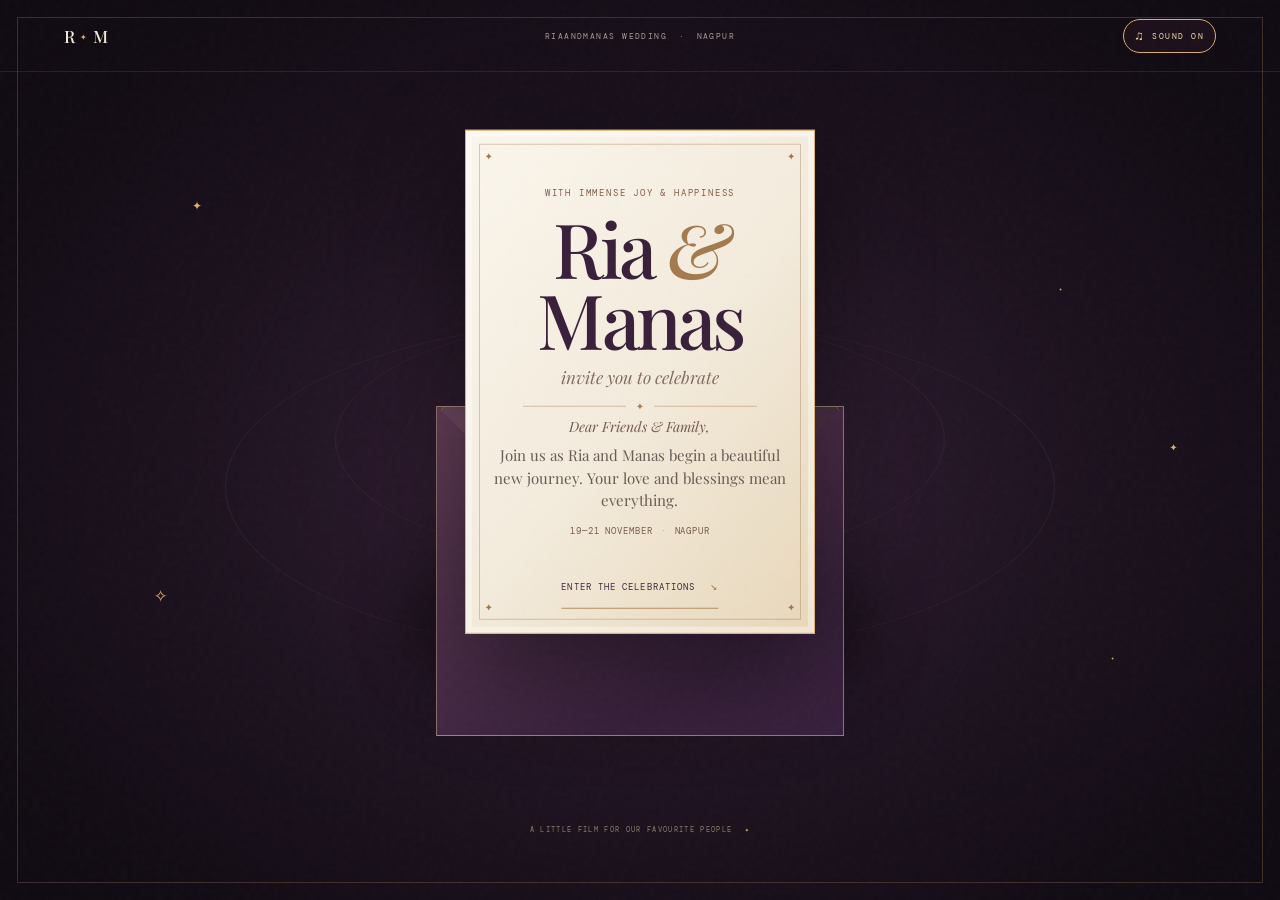
==== index.html @ 89c65015 "Improve invitation cover typography and music autoplay" ====
<!doctype html>
<html lang="en">
<head>
  <meta charset="utf-8">
  <meta name="viewport" content="width=device-width, initial-scale=1, viewport-fit=cover">
  <meta name="theme-color" content="#190f19">
  <meta name="description" content="RiaAndManas Wedding — an invitation to celebrate Ria and Manas in Nagpur, 19–21 November.">
  <meta property="og:title" content="RiaAndManas Wedding">
  <meta property="og:description" content="Open the letter and step into a continuous wedding film for Ria and Manas in Nagpur.">
  <meta property="og:type" content="website">
  <meta property="og:url" content="https://riawedsmanas.github.io/wedding-invite/">
  <meta property="og:image" content="https://riawedsmanas.github.io/wedding-invite/assets/og/whatsapp-invitation.png">
  <meta property="og:image:secure_url" content="https://riawedsmanas.github.io/wedding-invite/assets/og/whatsapp-invitation.png">
  <meta property="og:image:type" content="image/png">
  <meta property="og:image:width" content="1200">
  <meta property="og:image:height" content="630">
  <meta property="og:image:alt" content="Closed ivory wedding invitation envelope sealed with a burgundy RM monogram.">
  <meta name="twitter:card" content="summary_large_image">
  <meta name="twitter:title" content="RiaAndManas Wedding">
  <meta name="twitter:description" content="Open the letter and celebrate Ria and Manas in Nagpur.">
  <meta name="twitter:image" content="https://riawedsmanas.github.io/wedding-invite/assets/og/whatsapp-invitation.png">
  <title>RiaAndManas Wedding</title>
  <link rel="icon" href="assets/lotus.svg" type="image/svg+xml">
  <link rel="stylesheet" href="styles.css">
  <script src="script.js" defer></script>
</head>
<body>
  <div class="grain" aria-hidden="true"></div>
  <svg class="film-filter-defs" aria-hidden="true" focusable="false">
    <filter id="animated-film" color-interpolation-filters="sRGB" x="-2%" y="-2%" width="104%" height="104%">
      <feColorMatrix in="SourceGraphic" type="saturate" values="1.1" result="rich" />
      <feGaussianBlur in="rich" stdDeviation=".4" result="soft" />
      <feComponentTransfer in="soft" result="poster">
        <feFuncR type="discrete" tableValues="0 .18 .36 .54 .72 .9 1" />
        <feFuncG type="discrete" tableValues="0 .18 .36 .54 .72 .9 1" />
        <feFuncB type="discrete" tableValues="0 .18 .36 .54 .72 .9 1" />
      </feComponentTransfer>
      <feConvolveMatrix in="poster" order="3" kernelMatrix="0 -.1 0 -.1 1.4 -.1 0 -.1 0" preserveAlpha="true" edgeMode="duplicate" />
    </filter>
  </svg>

  <header class="masthead">
    <a class="monogram" href="#cover" aria-label="Ria and Manas invitation cover">R<span>✦</span>M</a>
    <p class="masthead-label">RIAANDMANAS WEDDING <span>·</span> NAGPUR</p>
    <button class="sound-toggle" id="sound-toggle" type="button" aria-label="Turn music on" hidden>
      <span class="sound-icon" aria-hidden="true">♫</span><span id="sound-label">SOUND OFF</span>
    </button>
  </header>

  <main>
    <section class="cover" id="cover" aria-labelledby="cover-title">
      <div class="cover-orbit cover-orbit--one" aria-hidden="true"></div>
      <div class="cover-orbit cover-orbit--two" aria-hidden="true"></div>
      <div class="cover-stars" aria-hidden="true"><i>✦</i><i>·</i><i>✧</i><i>·</i><i>✦</i></div>
      <p class="cover-overline">AN INVITATION FOR YOU</p>

      <div class="envelope-scene" id="envelope-scene">
        <div class="envelope-shadow" aria-hidden="true"></div>
        <article class="letter-paper" id="letter-paper" aria-label="Wedding invitation letter">
          <div class="letter-corner letter-corner--tl" aria-hidden="true">✦</div>
          <div class="letter-corner letter-corner--tr" aria-hidden="true">✦</div>
          <div class="letter-corner letter-corner--bl" aria-hidden="true">✦</div>
          <div class="letter-corner letter-corner--br" aria-hidden="true">✦</div>
          <p class="letter-label">WITH IMMENSE JOY &amp; HAPPINESS</p>
          <h1 id="cover-title">Ria <i>&amp;</i><br>Manas</h1>
          <p class="letter-subtitle">invite you to celebrate</p>
          <div class="letter-rule" aria-hidden="true"><span>✦</span></div>
          <p class="letter-to" id="guest-greeting">Dear Friends &amp; Family,</p>
          <p class="letter-copy">Join us as Ria and Manas begin a beautiful new journey. Your love and blessings mean everything.</p>
          <p class="letter-date">19—21 NOVEMBER <span>·</span> NAGPUR</p>
          <button class="letter-continue" id="begin-journey" type="button">
            ENTER THE CELEBRATIONS <span aria-hidden="true">↘</span>
          </button>
        </article>

        <div class="envelope" id="envelope" aria-hidden="true">
          <div class="envelope-back"></div>
          <div class="envelope-pocket"></div>
          <div class="envelope-flap"></div>
          <div class="envelope-seal"><span>R</span><i>✦</i><span>M</span></div>
        </div>
      </div>

      <button class="open-invite" id="open-invite" type="button" aria-expanded="false" aria-controls="letter-paper">
        <span class="open-icon" aria-hidden="true">↗</span>
        <span><strong>Open your invitation</strong><small>The letter opens automatically</small></span>
      </button>
      <p class="cover-footnote">A LITTLE FILM FOR OUR FAVOURITE PEOPLE <span>✦</span></p>
    </section>

    <section class="journey-intro" id="journey-intro" hidden aria-labelledby="journey-title">
      <div class="journey-intro-mark" aria-hidden="true">✦</div>
      <p class="eyebrow">THREE DAYS <span>·</span> CELEBRATION FILMS <span>·</span> ONE BEAUTIFUL BEGINNING</p>
      <h2 id="journey-title">Let the celebrations<br>unfold.</h2>
      <p class="journey-intro-copy">Each moment has a little story of its own.<br>Stay with us; the celebrations flow on.</p>
      <button class="start-story" id="start-story" type="button">BEGIN THE STORY <span aria-hidden="true">↓</span></button>
      <div class="journey-intro-line" aria-hidden="true"></div>
      <p class="journey-intro-small"><span id="film-count-label">FIVE FILMS</span> <span>·</span> ONE CONTINUOUS CELEBRATION <span>✦</span></p>
    </section>

    <div class="event-journey" id="event-journey" hidden>
      <div class="story-progress" aria-hidden="true"><span id="story-progress-fill"></span></div>
      <div class="story-counter" id="story-counter" aria-live="polite">01 <span>/</span> 05</div>
      <button class="journey-exit" type="button" data-exit aria-label="Return to the invitation letter">← <span>BACK TO LETTER</span></button>

      <section class="event-chapter is-active" id="janeu" data-event="janeu" data-index="0" aria-labelledby="janeu-title">
        <div class="chapter-art" style="--event-poster:url('assets/events/janeu.jpg')">
          <div class="film-backdrop" aria-hidden="true"></div>
          <video class="chapter-film" muted playsinline preload="none" poster="assets/events/janeu.jpg" aria-label="Full-frame cinematic video of a Janeu ceremony">
            <source src="assets/events/janeu.mp4" type="video/mp4">
          </video>
          <div class="art-shade" aria-hidden="true"></div>
          <div class="art-grain" aria-hidden="true"></div>
          <div class="art-light" aria-hidden="true"></div>
          <div class="event-effects event-effects--janeu" aria-hidden="true">
            <svg class="janeu-thread" viewBox="0 0 420 240" preserveAspectRatio="none">
              <path class="thread-shadow" d="M-20 162 C56 104 93 181 152 139 S258 102 318 143 S382 175 442 112" />
              <path class="thread-line" d="M-20 158 C56 100 93 177 152 135 S258 98 318 139 S382 171 442 108" />
              <path class="thread-highlight" d="M-20 154 C56 96 93 173 152 131 S258 94 318 135 S382 167 442 104" />
              <circle class="thread-glint" cx="151" cy="135" r="3"/><circle class="thread-glint thread-glint--two" cx="318" cy="139" r="2.5"/>
            </svg>
          </div>
          <div class="chapter-meta"><span>ACT 01</span><i>✦</i><span>19 NOVEMBER</span></div>
          <div class="intro-title">
            <p>A BLESSED BEGINNING</p>
            <h2 id="janeu-title">Janeu<br>Ceremony</h2>
            <span class="scene-status"><b></b> A MOMENT IS UNFOLDING</span>
          </div>
          <div class="film-progress" aria-hidden="true"><span></span></div>
          <button class="scene-skip" type="button" data-advance>NEXT EVENT <span aria-hidden="true">↗</span></button>
          <div class="frame-corner frame-corner--top" aria-hidden="true"></div>
          <div class="frame-corner frame-corner--bottom" aria-hidden="true"></div>
        </div>
        <div class="chapter-info">
          <div class="waiting-copy"><span class="waiting-orbit"><span>✦</span></span><p>THE MOMENT IS UNFOLDING</p></div>
          <div class="event-reveal" aria-hidden="true">
          <p class="info-index">A SACRED THREAD <span>·</span> A NEW CHAPTER</p>
          <h3>Janeu Ceremony</h3>
          <div class="event-details">
            <div><span>WHEN</span><strong>19th November<br>10:00 AM onwards</strong></div>
            <div><span>WHERE</span><strong>Rihayash<br>Rajnagar, Nagpur</strong></div>
          </div>
          <div class="info-actions">
            <a class="map-action" href="https://www.google.com/maps/search/?api=1&amp;query=Rihayash+Rajnagar+Nagpur" target="_blank" rel="noopener noreferrer">OPEN IN MAPS <span aria-hidden="true">↗</span></a>
            <button class="replay-action" type="button" data-replay>REPLAY SCENE <span aria-hidden="true">↻</span></button>
          </div>
          <button class="next-event" type="button" data-next="1"><span>UP NEXT</span> HALDI CARNIVAL <i aria-hidden="true">↓</i></button>
          </div>
          <span class="info-watermark" aria-hidden="true">01</span>
        </div>
      </section>

      <section class="event-chapter" id="sukhmani" data-event="sukhmani" data-index="1" aria-labelledby="sukhmani-title" hidden>
        <div class="chapter-art" style="--event-poster:url('assets/events/sukhmani-paath.png')">
          <div class="film-backdrop" aria-hidden="true"></div>
          <video class="chapter-film" muted playsinline preload="none" poster="assets/events/sukhmani-paath.png" aria-label="Animated cinematic video of a Sukhmani Sahib paath in a softly lit prayer hall">
            <source src="assets/events/sukhmani-paath.mp4" type="video/mp4">
          </video>
          <div class="art-shade" aria-hidden="true"></div><div class="art-grain" aria-hidden="true"></div><div class="art-light" aria-hidden="true"></div>
          <div class="event-effects event-effects--sukhmani" aria-hidden="true"><span class="prayer-glow prayer-glow--one"></span><span class="prayer-glow prayer-glow--two"></span><span class="prayer-petal prayer-petal--one">✿</span><span class="prayer-petal prayer-petal--two">✿</span><span class="prayer-petal prayer-petal--three">✿</span></div>
          <div class="chapter-meta"><span>ACT 01</span><i>✦</i><span data-sukhmani-film-date>19 NOVEMBER 2026</span></div>
          <div class="intro-title"><p>A MOMENT OF PRAYER</p><h2 id="sukhmani-title">Sukhmani<br>Sahib Paath</h2><span class="scene-status"><b></b> A PEACEFUL BEGINNING</span></div>
          <div class="film-progress" aria-hidden="true"><span></span></div><button class="scene-skip" type="button" data-advance>NEXT EVENT <span aria-hidden="true">↗</span></button>
          <div class="frame-corner frame-corner--top" aria-hidden="true"></div><div class="frame-corner frame-corner--bottom" aria-hidden="true"></div>
        </div>
        <div class="chapter-info">
          <div class="waiting-copy"><span class="waiting-orbit"><span>✦</span></span><p>THE MOMENT IS UNFOLDING</p></div>
          <div class="event-reveal" aria-hidden="true">
            <p class="info-index">A PRAYER FOR PEACE <span>·</span> A BLESSED BEGINNING</p>
            <h3>Sukhmani Sahib Paath</h3>
            <div class="event-details">
              <div><span>WHEN</span><strong data-sukhmani-when>19th November 2026<br>5:30 PM onwards</strong></div>
              <div><span>WHERE</span><strong data-sukhmani-where>Venue to follow</strong></div>
            </div>
            <div class="info-actions"><a class="map-action" data-sukhmani-map href="https://www.google.com/maps/search/?api=1&amp;query=Nagpur" target="_blank" rel="noopener noreferrer">OPEN IN MAPS <span aria-hidden="true">↗</span></a><button class="replay-action" type="button" data-replay>REPLAY SCENE <span aria-hidden="true">↻</span></button></div>
            <button class="next-event" type="button" data-next="2"><span>UP NEXT</span> HALDI CARNIVAL <i aria-hidden="true">↓</i></button>
          </div><span class="info-watermark" aria-hidden="true">01</span>
        </div>
      </section>

      <section class="event-chapter" id="haldi" data-event="haldi" data-index="1" aria-labelledby="haldi-title">
        <div class="chapter-art" style="--event-poster:url('assets/events/haldi-carnival.jpg')">
          <div class="film-backdrop" aria-hidden="true"></div>
          <video class="chapter-film" muted playsinline preload="none" poster="assets/events/haldi-carnival.jpg" aria-label="Full-frame cinematic video of the Haldi Carnival arrival on a decorated ATV">
            <source src="assets/events/haldi-carnival.mp4" type="video/mp4">
          </video>
          <div class="art-shade" aria-hidden="true"></div><div class="art-grain" aria-hidden="true"></div><div class="art-light" aria-hidden="true"></div>
          <div class="event-effects event-effects--haldi" aria-hidden="true">
            <span class="gulal-cloud gulal-cloud--one"></span><span class="gulal-cloud gulal-cloud--two"></span><span class="gulal-cloud gulal-cloud--three"></span>
            <span class="gulal-dot gulal-dot--one"></span><span class="gulal-dot gulal-dot--two"></span><span class="gulal-dot gulal-dot--three"></span><span class="gulal-dot gulal-dot--four"></span>
            <svg class="popper popper--left" viewBox="0 0 110 160"><path class="popper-tube" d="M12 146 46 69l33 15-33 76Z"/><path class="popper-rim" d="m42 69 38 16"/><path class="popper-spark" d="m74 54 6-13m12 25 13-7m-12 24 14 3M70 39l-1-13"/></svg>
            <svg class="popper popper--right" viewBox="0 0 110 160"><path class="popper-tube" d="m98 146-34-77-33 15 33 76Z"/><path class="popper-rim" d="m68 69-38 16"/><path class="popper-spark" d="m36 54-6-13m-12 25-13-7m12 24-14 3m17-47 1-13"/></svg>
            <span class="confetti confetti--one"></span><span class="confetti confetti--two"></span><span class="confetti confetti--three"></span><span class="confetti confetti--four"></span>
          </div>
          <div class="chapter-meta"><span>ACT 02</span><i>✦</i><span>20 NOVEMBER</span></div>
          <div class="intro-title"><p>COLOUR, CHAOS &amp; JOY</p><h2 id="haldi-title">Haldi<br>Carnival</h2><span class="scene-status"><b></b> THE CARNIVAL IS ARRIVING</span></div>
          <div class="film-progress" aria-hidden="true"><span></span></div><button class="scene-skip" type="button" data-advance>NEXT EVENT <span aria-hidden="true">↗</span></button>
          <div class="frame-corner frame-corner--top" aria-hidden="true"></div><div class="frame-corner frame-corner--bottom" aria-hidden="true"></div>
        </div>
        <div class="chapter-info">
          <div class="waiting-copy"><span class="waiting-orbit"><span>✦</span></span><p>THE MOMENT IS UNFOLDING</p></div>
          <div class="event-reveal" aria-hidden="true">
          <p class="info-index">THE HALDI CARNIVAL <span>·</span> LET THE FUN BEGIN</p>
          <h3>Haldi Carnival</h3>
          <div class="event-details">
            <div><span>WHEN</span><strong>20th November<br>11:00 AM onwards</strong></div>
            <div><span>WHERE</span><strong>Dublin<br>Nagpur</strong></div>
          </div>
          <div class="info-actions"><a class="map-action" href="https://www.google.com/maps/search/?api=1&amp;query=Dublin+Nagpur" target="_blank" rel="noopener noreferrer">OPEN IN MAPS <span aria-hidden="true">↗</span></a><button class="replay-action" type="button" data-replay>REPLAY SCENE <span aria-hidden="true">↻</span></button></div>
          <button class="next-event" type="button" data-next="2"><span>UP NEXT</span> SANGEET CEREMONY <i aria-hidden="true">↓</i></button>
          </div><span class="info-watermark" aria-hidden="true">02</span>
        </div>
      </section>

      <section class="event-chapter" id="sangeet" data-event="sangeet" data-index="2" aria-labelledby="sangeet-title">
        <div class="chapter-art" style="--event-poster:url('assets/events/sangeet.jpg')">
          <div class="film-backdrop" aria-hidden="true"></div>
          <video class="chapter-film" muted playsinline preload="none" poster="assets/events/sangeet.jpg" aria-label="Full-frame cinematic video of a couple dancing at the Sangeet">
            <source src="assets/events/sangeet.mp4" type="video/mp4">
          </video>
          <div class="art-shade" aria-hidden="true"></div><div class="art-grain" aria-hidden="true"></div><div class="art-light" aria-hidden="true"></div>
          <div class="event-effects event-effects--sangeet" aria-hidden="true">
            <span class="disco-beam disco-beam--one"></span><span class="disco-beam disco-beam--two"></span><span class="disco-beam disco-beam--three"></span>
            <span class="disco-ball"><i></i><i></i><i></i><i></i><i></i><b></b></span>
            <span class="disco-glint disco-glint--one">✦</span><span class="disco-glint disco-glint--two">✧</span><span class="disco-glint disco-glint--three">✦</span>
          </div>
          <div class="chapter-meta"><span>ACT 03</span><i>✦</i><span>20 NOVEMBER</span></div>
          <div class="intro-title"><p>ONE FLOOR <span>·</span> ALL HEART</p><h2 id="sangeet-title">Sangeet<br>Ceremony</h2><span class="scene-status"><b></b> THE NIGHT IS IN MOTION</span></div>
          <div class="film-progress" aria-hidden="true"><span></span></div><button class="scene-skip" type="button" data-advance>NEXT EVENT <span aria-hidden="true">↗</span></button>
          <div class="frame-corner frame-corner--top" aria-hidden="true"></div><div class="frame-corner frame-corner--bottom" aria-hidden="true"></div>
        </div>
        <div class="chapter-info">
          <div class="waiting-copy"><span class="waiting-orbit"><span>✦</span></span><p>THE MOMENT IS UNFOLDING</p></div>
          <div class="event-reveal" aria-hidden="true">
          <p class="info-index">MUSIC, DANCE <span>·</span> MEMORIES</p>
          <h3>Sangeet Ceremony</h3>
          <div class="event-details">
            <div><span>WHEN</span><strong>20th November<br>7:00 PM onwards</strong></div>
            <div><span>WHERE</span><strong>Dublin<br>Nagpur</strong></div>
          </div>
          <div class="info-actions"><a class="map-action" href="https://www.google.com/maps/search/?api=1&amp;query=Dublin+Nagpur" target="_blank" rel="noopener noreferrer">OPEN IN MAPS <span aria-hidden="true">↗</span></a><button class="replay-action" type="button" data-replay>REPLAY SCENE <span aria-hidden="true">↻</span></button></div>
          <button class="next-event" type="button" data-next="3"><span>UP NEXT</span> BAARAT <i aria-hidden="true">↓</i></button>
          </div><span class="info-watermark" aria-hidden="true">03</span>
        </div>
      </section>

      <section class="event-chapter" id="baarat" data-event="baarat" data-index="3" aria-labelledby="baarat-title">
        <div class="chapter-art" style="--event-poster:url('assets/events/baarat.jpg')">
          <div class="film-backdrop" aria-hidden="true"></div>
          <video class="chapter-film" muted playsinline preload="none" poster="assets/events/baarat.jpg" aria-label="Full-frame animated video of the wedding Baarat procession">
            <source src="assets/events/baarat.mp4" type="video/mp4">
          </video>
          <div class="art-shade" aria-hidden="true"></div><div class="art-grain" aria-hidden="true"></div><div class="art-light" aria-hidden="true"></div>
          <div class="event-effects event-effects--baarat" aria-hidden="true">
            <span class="dhol-wave dhol-wave--one"></span><span class="dhol-wave dhol-wave--two"></span><span class="dhol-wave dhol-wave--three"></span>
            <svg class="procession-dhol" viewBox="0 0 180 140"><path class="dhol-body" d="M43 32 Q90 12 137 32 L137 108 Q90 128 43 108Z"/><ellipse class="dhol-head" cx="43" cy="70" rx="15" ry="39"/><ellipse class="dhol-head dhol-head--far" cx="137" cy="70" rx="15" ry="39"/><path class="dhol-lace" d="m45 37 91 66M45 52l91 36M45 69l91 0M45 87l91-35M45 103l91-66"/><path class="dhol-strap" d="M52 32 35 17m94 91 17 16"/></svg>
            <span class="procession-spark procession-spark--one"></span><span class="procession-spark procession-spark--two"></span><span class="procession-spark procession-spark--three"></span><span class="procession-spark procession-spark--four"></span>
          </div>
          <div class="chapter-meta"><span>ACT 04</span><i>✦</i><span>21 NOVEMBER</span></div>
          <div class="intro-title"><p>THE GRAND PROCESSION</p><h2 id="baarat-title">Baarat</h2><span class="scene-status"><b></b> THE PROCESSION DRAWS NEAR</span></div>
          <div class="film-progress" aria-hidden="true"><span></span></div><button class="scene-skip" type="button" data-advance>NEXT EVENT <span aria-hidden="true">↗</span></button>
          <div class="frame-corner frame-corner--top" aria-hidden="true"></div><div class="frame-corner frame-corner--bottom" aria-hidden="true"></div>
        </div>
        <div class="chapter-info">
          <div class="waiting-copy"><span class="waiting-orbit"><span>✦</span></span><p>THE MOMENT IS UNFOLDING</p></div>
          <div class="event-reveal" aria-hidden="true">
          <p class="info-index">DRUMS UP <span>·</span> HEARTS FULL</p>
          <h3>Baarat</h3>
          <div class="event-details">
            <div><span>WHEN</span><strong>21st November<br>10:00 AM onwards</strong></div>
            <div><span>WHERE</span><strong>Signature Resorts<br>Nagpur</strong></div>
          </div>
          <div class="info-actions"><a class="map-action" href="https://www.google.com/maps/search/?api=1&amp;query=Signature+Resorts+Surabardi+Road+Nagpur" target="_blank" rel="noopener noreferrer">OPEN IN MAPS <span aria-hidden="true">↗</span></a><button class="replay-action" type="button" data-replay>REPLAY SCENE <span aria-hidden="true">↻</span></button></div>
          <button class="next-event" type="button" data-next="4"><span>UP NEXT</span> WEDDING RECEPTION <i aria-hidden="true">↓</i></button>
          </div><span class="info-watermark" aria-hidden="true">04</span>
        </div>
      </section>

      <section class="event-chapter" id="reception" data-event="reception" data-index="4" aria-labelledby="reception-title">
        <div class="chapter-art" style="--event-poster:url('assets/events/reception.jpg')">
          <div class="film-backdrop" aria-hidden="true"></div>
          <video class="chapter-film" muted playsinline preload="none" poster="assets/events/reception.jpg" aria-label="Full-frame animated video of the wedding reception">
            <source src="assets/events/reception.mp4" type="video/mp4">
          </video>
          <div class="art-shade" aria-hidden="true"></div><div class="art-grain" aria-hidden="true"></div><div class="art-light" aria-hidden="true"></div>
          <div class="event-effects event-effects--fireworks" aria-hidden="true">
            <svg class="firework firework--one" viewBox="0 0 180 180"><g><path d="M90 25v27M90 128v27M25 90h27M128 90h27M44 44l19 19m54 54 19 19m0-92-19 19M63 117l-19 19"/><path d="m90 42 5 25 16-18-10 24 25-2-23 12 22 13-25-4 7 24-17-19-8 24-2-26-21 14 13-22-26-6 25-4-16-20 23 12Z"/></g><circle cx="90" cy="90" r="4"/></svg>
            <svg class="firework firework--two" viewBox="0 0 180 180"><g><path d="M90 25v27M90 128v27M25 90h27M128 90h27M44 44l19 19m54 54 19 19m0-92-19 19M63 117l-19 19"/><path d="m90 42 5 25 16-18-10 24 25-2-23 12 22 13-25-4 7 24-17-19-8 24-2-26-21 14 13-22-26-6 25-4-16-20 23 12Z"/></g><circle cx="90" cy="90" r="4"/></svg>
            <svg class="firework firework--three" viewBox="0 0 180 180"><g><path d="M90 25v27M90 128v27M25 90h27M128 90h27M44 44l19 19m54 54 19 19m0-92-19 19M63 117l-19 19"/><path d="m90 42 5 25 16-18-10 24 25-2-23 12 22 13-25-4 7 24-17-19-8 24-2-26-21 14 13-22-26-6 25-4-16-20 23 12Z"/></g><circle cx="90" cy="90" r="4"/></svg>
          </div>
          <div class="chapter-meta"><span>ACT 05</span><i>✦</i><span>21 NOVEMBER</span></div>
          <div class="intro-title"><p>AND THEN, FOREVER</p><h2 id="reception-title">Wedding<br>Reception</h2><span class="scene-status"><b></b> ONE LAST MOMENT TOGETHER</span></div>
          <div class="film-progress" aria-hidden="true"><span></span></div><button class="scene-skip" type="button" data-advance>FINISH INVITATION <span aria-hidden="true">↗</span></button>
          <div class="frame-corner frame-corner--top" aria-hidden="true"></div><div class="frame-corner frame-corner--bottom" aria-hidden="true"></div>
        </div>
        <div class="chapter-info chapter-info--last">
          <div class="waiting-copy"><span class="waiting-orbit"><span>✦</span></span><p>THE MOMENT IS UNFOLDING</p></div>
          <div class="event-reveal" aria-hidden="true">
          <p class="info-index">A NIGHT TO REMEMBER <span>·</span> A LIFE TO BEGIN</p>
          <h3>Wedding Reception</h3>
          <div class="event-details">
            <div><span>WHEN</span><strong>21st November<br>7:00 PM onwards</strong></div>
            <div><span>WHERE</span><strong>Signature Resorts<br>Nagpur</strong></div>
          </div>
          <div class="info-actions"><a class="map-action" href="https://www.google.com/maps/search/?api=1&amp;query=Signature+Resorts+Surabardi+Road+Nagpur" target="_blank" rel="noopener noreferrer">OPEN IN MAPS <span aria-hidden="true">↗</span></a><button class="replay-action" type="button" data-replay>REPLAY SCENE <span aria-hidden="true">↻</span></button></div>
          <button class="next-event next-event--end" type="button" data-exit><span>WITH LOVE,</span> RIA &amp; MANAS <i aria-hidden="true">↑</i></button>
          </div><span class="info-watermark" aria-hidden="true">05</span>
        </div>
      </section>

      <footer class="story-footer">
        <div class="footer-ornament" aria-hidden="true">✦ <span>❧</span> ✦</div>
        <p>Five moments. One beautiful beginning.</p>
        <strong>RIA <span>✦</span> MANAS</strong>
        <small>19—21 NOVEMBER <i>·</i> NAGPUR</small>
      </footer>
    </div>
  </main>

  <audio id="wedding-audio" src="assets/audio/wedding-track.mp3?v=20261025" autoplay loop preload="auto"></audio>
</body>
</html>
---- styles.css ----
@import url('https://fonts.googleapis.com/css2?family=DM+Mono:wght@400;500&family=DM+Sans:wght@400;500;600;700&family=Playfair+Display:ital,wght@0,500;0,600;1,500&display=swap');

:root {
  color-scheme: dark;
  --night: #190f19;
  --night-2: #241520;
  --plum: #47233c;
  --paper: #f3ebdc;
  --paper-deep: #e9dbc3;
  --gold: #d8b06f;
  --gold-light: #f2dcaa;
  --coral: #d98967;
  --sage: #a7a68b;
  --muted: rgba(243, 235, 220, .64);
  --mono: 'DM Mono', 'Courier New', monospace;
  --sans: 'DM Sans', system-ui, sans-serif;
  --serif: 'Playfair Display', Georgia, serif;
}

* { box-sizing: border-box; }
html { scroll-behavior: smooth; scroll-padding-top: 28px; }
body { margin: 0; min-width: 320px; color: var(--paper); background: var(--night); font-family: var(--sans); -webkit-font-smoothing: antialiased; }
body.story-started { scroll-behavior: smooth; }
button, a { font: inherit; }
button { color: inherit; cursor: pointer; }
button:focus-visible, a:focus-visible { outline: 2px solid var(--gold-light); outline-offset: 5px; }
[hidden] { display: none !important; }

.grain { position: fixed; z-index: 50; inset: 0; pointer-events: none; opacity: .055; background-image: url("data:image/svg+xml,%3Csvg viewBox='0 0 180 180' xmlns='http://www.w3.org/2000/svg'%3E%3Cfilter id='n'%3E%3CfeTurbulence type='fractalNoise' baseFrequency='.85' numOctaves='3' stitchTiles='stitch'/%3E%3C/filter%3E%3Crect width='100%25' height='100%25' filter='url(%23n)' opacity='.42'/%3E%3C/svg%3E"); }
.film-filter-defs { position: absolute; width: 0; height: 0; overflow: hidden; }
.masthead { position: absolute; z-index: 4; top: 0; left: 0; right: 0; height: 72px; display: grid; grid-template-columns: 1fr auto 1fr; align-items: center; padding: 0 clamp(20px, 5vw, 74px); border-bottom: 1px solid rgba(242,220,170,.1); }
.monogram { justify-self: start; color: var(--paper); font: 500 17px var(--serif); letter-spacing: .08em; text-decoration: none; }
.monogram span { color: var(--gold); font-size: 8px; padding: 0 4px; vertical-align: 3px; }
.masthead-label, .sound-toggle { color: var(--muted); font: 8px var(--mono); letter-spacing: .18em; }
.masthead-label { margin: 0; }
.masthead-label span { color: var(--gold); padding: 0 5px; }
.sound-toggle { justify-self: end; display: inline-flex; align-items: center; gap: 8px; min-height: 34px; padding: 0 11px; border: 1px solid rgba(242,220,170,.3); border-radius: 999px; background: rgba(34,20,32,.68); }
.sound-icon { color: var(--gold-light); font-size: 13px; }
.sound-toggle.is-on { color: var(--gold-light); border-color: var(--gold); }

/* The letter and envelope are CSS-built so the opening works at any phone size. */
.cover { position: relative; min-height: 100svh; min-height: max(720px, 100svh); display: flex; flex-direction: column; align-items: center; justify-content: center; overflow: hidden; isolation: isolate; padding: 105px 20px 58px; background: radial-gradient(ellipse at 50% 54%, #372037 0, #211523 44%, #140d16 84%); }
.cover::before { content: ""; position: absolute; inset: 0; z-index: -2; opacity: .34; background: radial-gradient(ellipse at 50% 50%, transparent 24%, rgba(8,5,10,.8) 100%), repeating-linear-gradient(115deg, transparent 0 53px, rgba(216,176,111,.035) 54px 55px); }
.cover::after { content: ""; position: absolute; inset: 17px; z-index: -1; border: 1px solid rgba(216,176,111,.22); pointer-events: none; }
.cover-orbit { position: absolute; z-index: -1; width: min(90vw, 830px); aspect-ratio: 1; border: 1px solid rgba(216,176,111,.09); border-radius: 50%; transform: rotateX(66deg) rotate(-21deg); }
.cover-orbit--one { top: 8%; left: 50%; translate: -50% 0; }
.cover-orbit--two { top: 15%; left: 50%; translate: -50% 0; width: min(70vw, 610px); border-color: rgba(216,176,111,.075); }
.cover-stars { position: absolute; inset: 0; pointer-events: none; color: var(--gold); }
.cover-stars i { position: absolute; font-style: normal; animation: star-drift 6s ease-in-out infinite; }
.cover-stars i:nth-child(1) { top: 22%; left: 15%; font-size: 12px; }
.cover-stars i:nth-child(2) { top: 31%; right: 17%; animation-delay: -1.2s; }
.cover-stars i:nth-child(3) { top: 65%; left: 12%; animation-delay: -3s; font-size: 17px; }
.cover-stars i:nth-child(4) { top: 72%; right: 13%; animation-delay: -2s; }
.cover-stars i:nth-child(5) { top: 49%; right: 8%; animation-delay: -4s; font-size: 10px; }
.cover-overline { margin: 0 0 13px; color: var(--gold-light); font: 8px var(--mono); letter-spacing: .3em; text-align: center; }
.envelope-scene { position: relative; width: min(84vw, 408px); height: min(74svh, 600px); min-height: 430px; perspective: 1400px; display: grid; place-items: end center; }
.envelope-shadow { position: absolute; z-index: 0; bottom: 7%; width: 92%; height: 23%; border-radius: 50%; background: rgba(4,2,6,.52); filter: blur(24px); transition: transform 1s ease, opacity 1s ease; }
.letter-paper { position: absolute; z-index: 2; top: 4%; left: 7%; width: 86%; height: 84%; display: flex; flex-direction: column; align-items: center; justify-content: center; padding: 36px 24px 72px; color: #352438; text-align: center; background: linear-gradient(130deg, #fbf6ed, var(--paper) 53%, #e8d7ba); border: 1px solid rgba(216,176,111,.95); box-shadow: 0 15px 55px rgba(0,0,0,.26), inset 0 0 0 6px rgba(255,255,255,.36); transform: rotateX(-18deg) scale(.88); transform-origin: 50% 100%; opacity: 0; transition: transform 1.25s cubic-bezier(.16,.83,.23,1), opacity .72s ease, box-shadow 1s ease; }
.letter-paper::before { content: ""; position: absolute; inset: 13px; border: 1px solid rgba(150,108,66,.34); pointer-events: none; }
.letter-corner { position: absolute; color: #9e7548; font-size: 10px; }
.letter-corner--tl { top: 19px; left: 19px; }.letter-corner--tr { top: 19px; right: 19px; }.letter-corner--bl { bottom: 19px; left: 19px; }.letter-corner--br { bottom: 19px; right: 19px; }
.letter-label { position: relative; margin: 0 0 14px; color: #805d47; font: 7px var(--mono); letter-spacing: .2em; }
.letter-paper h1 { position: relative; margin: 0; color: #39203a; font: 500 clamp(48px, 12vw, 68px)/.93 var(--serif); letter-spacing: -.05em; }
.letter-paper h1 i { color: #a47a4e; font-weight: 500; }
.letter-subtitle { margin: 12px 0 0; color: #826d61; font: italic 15px var(--serif); }
.letter-rule { width: 78%; height: 1px; display: flex; align-items: center; justify-content: center; margin: 18px 0 11px; background: rgba(151,112,73,.38); }
.letter-rule span { padding: 0 10px; color: #a98050; background: var(--paper); font-size: 10px; }
.letter-copy { max-width: 294px; margin: 0; color: #695b56; font: 13px/1.65 var(--serif); }
.letter-date { display: flex; align-items: center; justify-content: center; gap: 8px; width: 100%; margin: 13px 0 4px; color: #785a4a; font: 8px/1.4 var(--mono); letter-spacing: .1em; white-space: nowrap; }
.letter-date span { flex: 0 0 auto; color: #bd8e52; padding: 0; }
.letter-continue { position: absolute; bottom: 24px; left: 50%; max-width: calc(100% - 36px); padding: 0 0 7px; color: #42263e; border: 0; border-bottom: 1px solid rgba(166,123,74,.8); background: none; font: 7.5px var(--mono); letter-spacing: .12em; white-space: nowrap; opacity: 0; transform: translate(-50%, 12px); pointer-events: none; transition: opacity .5s ease .65s, transform .5s ease .65s; }
.letter-continue span { margin-left: 9px; color: #ae7f4d; font-size: 12px; }
.envelope { position: absolute; z-index: 4; left: 0; right: 0; bottom: 0; height: 55%; transform-style: preserve-3d; transition: transform 1.1s cubic-bezier(.2,.8,.2,1); }
.envelope-back { position: absolute; inset: 0; overflow: hidden; background: linear-gradient(145deg, #72455e, #44263e 54%, #29192f); border: 1px solid rgba(242,220,170,.56); box-shadow: inset 0 0 32px rgba(12,7,15,.2); }
.envelope-back::before, .envelope-back::after { content: ""; position: absolute; top: -13%; width: 70%; height: 125%; background: linear-gradient(155deg, rgba(255,255,255,.09), rgba(51,27,53,.18)); border: 1px solid rgba(242,220,170,.2); }
.envelope-back::before { left: -21%; transform: rotate(39deg); }.envelope-back::after { right: -21%; transform: rotate(-39deg); }
.envelope-pocket { position: absolute; z-index: 3; inset: 0; background: linear-gradient(150deg, #67405a, #39213d 75%); clip-path: polygon(0 0, 50% 59%, 100% 0, 100% 100%, 0 100%); border: 1px solid rgba(242,220,170,.44); }
.envelope-flap { position: absolute; z-index: 5; inset: 0 0 40%; background: linear-gradient(150deg, #8a6072, #603d5b 72%); clip-path: polygon(0 0, 100% 0, 50% 100%); transform-origin: 50% 0; transform: rotateX(0); backface-visibility: hidden; transition: transform .85s cubic-bezier(.43,.02,.2,1), opacity .5s ease; }
.envelope-seal { position: absolute; z-index: 6; top: 29%; left: 50%; translate: -50% -50%; width: 58px; height: 58px; display: grid; grid-template-columns: 1fr 10px 1fr; place-items: center; color: #f5dfad; border: 1px solid rgba(255,238,198,.68); border-radius: 50%; background: radial-gradient(circle at 33% 25%, #dcaa6a, #945345 62%, #623444); box-shadow: 0 4px 18px rgba(8,5,10,.4), inset 0 0 0 4px rgba(107,53,54,.38); font: 12px var(--serif); transition: transform .5s ease, opacity .5s ease; }
.envelope-seal i { color: #f7dfab; font-size: 8px; font-style: normal; }
.open-invite { display: inline-flex; align-items: center; gap: 13px; margin-top: 28px; padding: 0; color: var(--paper); text-align: left; border: 0; background: none; transition: opacity .4s ease, transform .4s ease; }
.open-icon { display: grid; place-items: center; width: 39px; height: 39px; color: var(--gold-light); border: 1px solid rgba(242,220,170,.52); border-radius: 50%; font-size: 14px; transition: transform .35s ease, background .35s ease; }
.open-invite:hover .open-icon { transform: rotate(45deg); background: rgba(242,220,170,.08); }
.open-invite strong, .open-invite small { display: block; }
.open-invite strong { font: 500 13px var(--serif); letter-spacing: .02em; }
.open-invite small { margin-top: 4px; color: var(--muted); font: 7px var(--mono); letter-spacing: .1em; }
.cover-footnote { margin: 22px 0 0; color: rgba(242,220,170,.53); font: 7px var(--mono); letter-spacing: .19em; text-align: center; }
.cover-footnote span { padding-left: 7px; color: var(--gold); }
.cover.is-open .letter-paper { z-index: 5; opacity: 1; transform: translateY(-6%) rotateX(0) scale(1); box-shadow: 0 32px 100px rgba(0,0,0,.48), inset 0 0 0 6px rgba(255,255,255,.36); }
.cover.is-open .envelope-flap { transform: rotateX(180deg); opacity: .78; }
.cover.is-open .envelope-seal { transform: translate(-50%, -50%) scale(.72); opacity: 0; }
.cover.is-open .envelope-shadow { transform: scale(1.25); opacity: .75; }
.cover.is-open .open-invite, .cover.is-open .cover-overline { opacity: 0; transform: translateY(10px); pointer-events: none; }
.cover.is-open .letter-continue { opacity: 1; transform: translate(-50%, 0); pointer-events: auto; }
.cover.is-open .letter-label { animation: type-in .8s .25s both; }
.cover.is-open .letter-copy { animation: type-in .8s .4s both; }

.journey-intro { min-height: 100svh; position: relative; display: flex; flex-direction: column; align-items: center; justify-content: center; overflow: hidden; padding: 86px 22px 60px; text-align: center; background: radial-gradient(ellipse at 50% 49%, #382339, #1b111e 61%, #140d16); animation: page-rise .9s both; }
.journey-intro::before { content: ""; position: absolute; inset: 24px; border: 1px solid rgba(216,176,111,.18); pointer-events: none; }
.journey-intro-mark { color: var(--gold-light); font-size: 19px; animation: star-drift 4s ease-in-out infinite; }
.eyebrow { margin: 22px 0 17px; color: var(--gold-light); font: 7px var(--mono); letter-spacing: .2em; }
.eyebrow span { color: var(--coral); padding: 0 4px; }
.journey-intro h2 { margin: 0; color: var(--paper); font: 500 clamp(46px, 10vw, 88px)/.99 var(--serif); letter-spacing: -.05em; }
.journey-intro-copy { margin: 23px 0 0; color: var(--muted); font: 14px/1.8 var(--serif); }
.start-story { display: inline-flex; align-items: center; gap: 19px; margin-top: 34px; padding: 0 0 9px; color: var(--gold-light); border: 0; border-bottom: 1px solid rgba(216,176,111,.62); background: none; font: 8px var(--mono); letter-spacing: .17em; }
.start-story span { font-size: 13px; transition: transform .3s ease; }.start-story:hover span { transform: translateY(4px); }
.journey-intro-line { width: 1px; height: 50px; margin: 30px 0 14px; background: linear-gradient(var(--gold), transparent); }
.journey-intro-small { margin: 0; color: rgba(243,235,220,.38); font: 6px var(--mono); letter-spacing: .2em; }
.journey-intro-small span { color: var(--gold); padding-left: 6px; }

.event-journey { position: relative; background: var(--night); }
.story-progress { position: sticky; z-index: 12; top: 0; height: 3px; background: rgba(242,220,170,.1); }
.story-progress span { display: block; width: 0; height: 100%; background: linear-gradient(90deg, var(--coral), var(--gold-light)); transition: width .55s cubic-bezier(.22,.7,.2,1); }
.story-counter { position: fixed; z-index: 13; top: 20px; right: clamp(18px, 5vw, 70px); display: flex; align-items: baseline; gap: 6px; padding: 9px 11px; color: var(--gold-light); border: 1px solid rgba(242,220,170,.24); border-radius: 999px; background: rgba(25,15,25,.68); backdrop-filter: blur(12px); font: 11px var(--mono); letter-spacing: .08em; }
.story-counter span { color: rgba(243,235,220,.4); font-size: 8px; }
.event-journey.is-live { position: fixed; z-index: 60; inset: 0; width: 100%; height: 100svh; overflow: hidden; overscroll-behavior: none; background: var(--night); isolation: isolate; }
.event-journey.is-live .story-progress { position: absolute; top: 0; right: 0; left: 0; }
.journey-exit { position: fixed; z-index: 14; top: 20px; left: clamp(18px, 5vw, 70px); display: inline-flex; align-items: center; gap: 8px; min-height: 32px; padding: 0; color: rgba(243,235,220,.72); border: 0; background: none; font: 9px var(--mono); letter-spacing: .13em; cursor: pointer; }
.journey-exit:first-letter { color: var(--gold-light); font-size: 15px; }
.journey-exit:hover { color: var(--gold-light); }
.event-journey.is-live .event-chapter { position: absolute; inset: 0; width: 100%; height: 100%; min-height: 0; padding-top: 75px; padding-bottom: 30px; }
.event-journey.is-live .story-footer { display: none; }
.event-journey.is-live .event-chapter:not(.is-active) { display: none; }
.event-journey.is-live .event-chapter.is-active { display: grid; animation: chapter-arrive .7s cubic-bezier(.16,.75,.2,1) both; }
.event-journey.is-live .chapter-art { min-height: 0; height: min(76svh, 785px); }
.event-journey.is-live .chapter-info { min-height: 0; }
body.event-mode { overflow: hidden; overscroll-behavior: none; }
body.event-mode .masthead { position: fixed; z-index: 65; grid-template-columns: 1fr auto; height: 62px; border-bottom: 0; background: linear-gradient(180deg, rgba(25,15,25,.76), transparent); }
body.event-mode .masthead .monogram, body.event-mode .masthead-label { display: none; }
body.event-mode .masthead .sound-toggle { grid-column: 2; }
body.event-mode .story-counter { right: auto; left: 50%; transform: translateX(-50%); }
.event-journey.is-live .story-progress { top: 71px; }
.event-chapter { position: relative; min-height: 100svh; display: grid; grid-template-columns: minmax(280px, .86fr) minmax(310px, 1fr); align-items: center; justify-content: center; column-gap: clamp(35px, 7vw, 112px); padding: 75px clamp(34px, 9vw, 138px); overflow: hidden; isolation: isolate; border-bottom: 1px solid rgba(216,176,111,.14); background: radial-gradient(ellipse at 19% 49%, rgba(118,70,76,.2), transparent 47%), linear-gradient(114deg, #211521, #181019 55%, #20141d); }
.event-chapter::before { content: ""; position: absolute; z-index: -1; left: 50%; top: 50%; width: min(93vw, 1120px); aspect-ratio: 1; translate: -50% -50%; border: 1px solid rgba(216,176,111,.06); border-radius: 50%; box-shadow: 0 0 0 64px rgba(216,176,111,.018), 0 0 0 128px rgba(216,176,111,.012); }
.event-chapter:nth-child(even) { background: radial-gradient(ellipse at 82% 50%, rgba(74,54,65,.37), transparent 48%), linear-gradient(120deg, #171019, #211620 65%, #191019); }
.chapter-art { position: relative; justify-self: center; width: min(100%, 475px); height: min(76svh, 785px); min-height: 465px; overflow: hidden; background: #2a1b26; border: 1px solid rgba(242,220,170,.59); box-shadow: 0 30px 90px rgba(3,2,5,.43), 0 0 0 7px rgba(242,220,170,.035); }
.chapter-film { position: absolute; inset: 0; width: 100%; height: 100%; display: block; object-fit: cover; object-position: center; background: #251720; filter: url("#animated-film"); }
.film-backdrop { position: absolute; z-index: 0; inset: -4%; background-image: linear-gradient(180deg, rgba(12,8,13,.36), rgba(12,8,13,.62)), var(--event-poster); background-position: center; background-size: cover; filter: blur(26px) saturate(.82); transform: scale(1.08); }
.chapter-art.video-fallback.is-playing .chapter-film { animation: poster-drift 6.2s cubic-bezier(.2,.65,.25,1) both; }
.art-shade { position: absolute; z-index: 1; inset: 0; pointer-events: none; background: linear-gradient(180deg, rgba(15,10,16,.17) 0, rgba(15,10,16,.04) 27%, rgba(15,10,16,.12) 54%, rgba(15,10,16,.78) 100%); }
.art-grain { position: absolute; z-index: 2; inset: 0; pointer-events: none; opacity: .2; background: radial-gradient(ellipse at center, transparent 25%, rgba(6,4,8,.55) 100%), repeating-linear-gradient(0deg, transparent 0 4px, rgba(255,245,220,.025) 5px); mix-blend-mode: soft-light; }
.art-light { position: absolute; z-index: 2; top: -35%; bottom: -35%; left: -65%; width: 38%; pointer-events: none; opacity: 0; transform: rotate(17deg); background: linear-gradient(90deg, transparent, rgba(255,239,198,.2), transparent); }
.chapter-art.is-transitioning .art-light { opacity: 1; animation: light-sweep 2.1s ease-in-out both; }
.event-effects { position: absolute; z-index: 3; inset: 0; overflow: hidden; pointer-events: none; opacity: 0; transition: opacity .5s ease; }
.chapter-art.is-transitioning .event-effects { opacity: 1; }
.chapter-art.is-transitioning .event-effects * { animation-duration: 2.1s !important; animation-delay: 0s !important; animation-iteration-count: 1 !important; }
.chapter-art.is-revealed .event-effects { opacity: 0; transition-duration: .9s; }
/* Janeu: a fine golden thread traces gently through the ceremony scene. */
.janeu-thread { position: absolute; right: -3%; bottom: 9%; width: 106%; height: 45%; overflow: visible; filter: drop-shadow(0 0 5px rgba(255,210,119,.65)); }
.janeu-thread path { fill: none; stroke-linecap: round; stroke-linejoin: round; stroke-dasharray: 620; stroke-dashoffset: 620; }
.thread-shadow { stroke: rgba(79,35,28,.66); stroke-width: 7; }
.thread-line { stroke: #e7b85e; stroke-width: 3; }
.thread-highlight { stroke: rgba(255,244,204,.8); stroke-width: .9; }
.thread-glint { fill: #fff2bd; opacity: 0; filter: drop-shadow(0 0 6px #ffd47a); }
.chapter-art.is-transitioning .thread-shadow { animation: thread-unfurl 5.2s .05s ease-in-out both; }
.chapter-art.is-transitioning .thread-line { animation: thread-unfurl 5.2s .1s ease-in-out both; }
.chapter-art.is-transitioning .thread-highlight { animation: thread-unfurl 5.2s .14s ease-in-out both; }
.chapter-art.is-transitioning .thread-glint { animation: thread-glint 2.8s 1.2s ease-in-out infinite alternate; }
.thread-glint--two { animation-delay: 2.1s !important; }
/* Haldi Carnival: twin poppers burst into saffron, pink and marigold powder. */
.event-effects--haldi { background: radial-gradient(ellipse at 8% 90%, rgba(255,179,23,.12), transparent 38%), radial-gradient(ellipse at 92% 88%, rgba(255,64,135,.13), transparent 38%); }
.popper { position: absolute; bottom: -3%; width: clamp(78px, 27%, 140px); height: 28%; overflow: visible; opacity: 0; transform-origin: 45% 100%; filter: drop-shadow(0 7px 9px rgba(16,8,12,.2)); }
.popper--left { left: 0; transform: rotate(-12deg) scale(.7); }
.popper--right { right: 0; transform: rotate(12deg) scale(.7) scaleX(-1); }
.popper-tube { fill: #efc46c; stroke: #fff1cc; stroke-width: 2; }
.popper-rim { fill: none; stroke: #fff1cc; stroke-width: 4; stroke-linecap: round; }
.popper-spark { fill: none; stroke: #ffe06e; stroke-width: 3; stroke-linecap: round; stroke-dasharray: 5 7; opacity: 0; }
.chapter-art.is-transitioning .popper--left { animation: popper-fire-left 5.8s .3s cubic-bezier(.2,.7,.2,1) both; }
.chapter-art.is-transitioning .popper--right { animation: popper-fire-right 5.8s .65s cubic-bezier(.2,.7,.2,1) both; }
.chapter-art.is-transitioning .popper-spark { animation: spark-flash .75s .9s ease-out both; }
.gulal-cloud { position: absolute; width: 48%; aspect-ratio: 1; border-radius: 50%; opacity: 0; filter: blur(9px); mix-blend-mode: screen; }
.gulal-cloud--one { top: 19%; left: -18%; background: radial-gradient(circle, rgba(255,197,24,.78), rgba(255,169,21,.35) 43%, transparent 70%); }
.gulal-cloud--two { top: 34%; right: -19%; background: radial-gradient(circle, rgba(255,56,137,.77), rgba(255,92,61,.37) 44%, transparent 71%); }
.gulal-cloud--three { top: 4%; left: 29%; width: 41%; background: radial-gradient(circle, rgba(97,218,197,.52), rgba(255,183,45,.2) 46%, transparent 72%); }
.chapter-art.is-transitioning .gulal-cloud--one { animation: powder-bloom 3.1s .25s ease-out infinite; }
.chapter-art.is-transitioning .gulal-cloud--two { animation: powder-bloom 3.25s 1.15s ease-out infinite; }
.chapter-art.is-transitioning .gulal-cloud--three { animation: powder-bloom 3s 2.05s ease-out infinite; }
.gulal-dot,.confetti { position: absolute; top: 51%; left: 50%; width: 8px; height: 8px; border-radius: 50%; opacity: 0; background: #ffd742; box-shadow: 0 0 12px currentColor; }
.gulal-dot--two { background: #ff5189; }.gulal-dot--three { background: #41dec4; }.gulal-dot--four { background: #ff922e; }
.chapter-art.is-transitioning .gulal-dot--one { animation: powder-speck 1.8s .5s ease-out infinite; }
.chapter-art.is-transitioning .gulal-dot--two { animation: powder-speck 2s 1.2s ease-out infinite; }
.chapter-art.is-transitioning .gulal-dot--three { animation: powder-speck 1.7s 1.8s ease-out infinite; }
.chapter-art.is-transitioning .gulal-dot--four { animation: powder-speck 2.1s 2.3s ease-out infinite; }
.confetti { width: 5px; height: 11px; border-radius: 1px; background: #fff3a4; }
.confetti--two { background: #f184d0; }.confetti--three { background: #7be4c9; }.confetti--four { background: #ff8b51; }
.chapter-art.is-transitioning .confetti--one { animation: confetti-drift 3.2s .9s ease-in infinite; }
.chapter-art.is-transitioning .confetti--two { animation: confetti-drift 3.5s 1.35s ease-in infinite; }
.chapter-art.is-transitioning .confetti--three { animation: confetti-drift 3s 1.9s ease-in infinite; }
.chapter-art.is-transitioning .confetti--four { animation: confetti-drift 3.7s 2.2s ease-in infinite; }
/* Sangeet: rotating mirror ball and slow, jewel-coloured light fans. */
.event-effects--sangeet { background: radial-gradient(ellipse at 50% 8%, rgba(126,81,255,.11), transparent 43%); }
.disco-beam { position: absolute; top: -18%; left: 50%; width: 28%; height: 112%; transform-origin: 50% 8%; opacity: 0; mix-blend-mode: screen; filter: blur(7px); clip-path: polygon(45% 0,55% 0,100% 100%,0 100%); }
.disco-beam--one { background: linear-gradient(180deg, rgba(238,208,255,.88), rgba(182,109,255,.16) 72%, transparent); }
.disco-beam--two { background: linear-gradient(180deg, rgba(93,231,244,.76), rgba(58,168,255,.12) 75%, transparent); }
.disco-beam--three { background: linear-gradient(180deg, rgba(255,122,192,.72), rgba(240,80,151,.12) 75%, transparent); }
.chapter-art.is-transitioning .disco-beam--one { animation: beam-swing-one 5.8s ease-in-out both; }
.chapter-art.is-transitioning .disco-beam--two { animation: beam-swing-two 5.8s .1s ease-in-out both; }
.chapter-art.is-transitioning .disco-beam--three { animation: beam-swing-three 5.8s .2s ease-in-out both; }
.disco-ball { position: absolute; top: 11%; left: 50%; width: clamp(50px, 16%, 76px); aspect-ratio: 1; translate: -50% 0; border-radius: 50%; opacity: 0; background: radial-gradient(circle at 33% 27%, #fff9e8 0 4%, #d0d3df 5% 9%, transparent 10%), conic-gradient(from 16deg, #fff4cd, #9098b5 14%, #f9f5e9 24%, #8c93aa 38%, #fff7dc 50%, #818da8 67%, #f9f3e3 80%, #8890a5); box-shadow: inset -10px -8px 17px rgba(18,13,30,.56), 0 0 23px rgba(230,219,255,.45), 0 0 58px rgba(181,130,255,.24); }
.disco-ball::before { content: ""; position: absolute; left: 50%; bottom: 98%; height: 47px; border-left: 1px solid rgba(255,237,194,.75); }
.disco-ball::after { content: ""; position: absolute; inset: 0; border-radius: inherit; background: repeating-linear-gradient(0deg, transparent 0 7px, rgba(33,32,54,.55) 8px 9px), repeating-linear-gradient(90deg, transparent 0 7px, rgba(33,32,54,.58) 8px 9px); }
.disco-ball i { position: absolute; z-index: 1; top: 28%; width: 6px; height: 6px; border-radius: 50%; background: #fff; box-shadow: 0 0 9px 3px rgba(255,255,255,.75); }
.disco-ball i:nth-child(1) { left: 17%; }.disco-ball i:nth-child(2) { left: 42%; top: 18%; }.disco-ball i:nth-child(3) { right: 15%; top: 41%; }.disco-ball i:nth-child(4) { left: 34%; bottom: 15%; top: auto; }
.disco-ball b { position: absolute; z-index: 1; inset: 14% 36%; border-left: 1px solid rgba(255,255,255,.6); border-right: 1px solid rgba(255,255,255,.48); }
.chapter-art.is-transitioning .disco-ball { animation: disco-turn .95s linear infinite, disco-arrive .7s .15s ease-out both; }
.disco-glint { position: absolute; color: #fff5d8; opacity: 0; text-shadow: 0 0 9px #fff; }
.disco-glint--one { top: 31%; left: 23%; }.disco-glint--two { top: 22%; right: 17%; color: #c4f7ff; }.disco-glint--three { top: 47%; right: 28%; color: #ffd1ed; }
.chapter-art.is-transitioning .disco-glint--one { animation: glint-pop 1.8s .5s ease-in-out infinite alternate; }
.chapter-art.is-transitioning .disco-glint--two { animation: glint-pop 2s 1s ease-in-out infinite alternate; }
.chapter-art.is-transitioning .disco-glint--three { animation: glint-pop 1.7s 1.35s ease-in-out infinite alternate; }
/* Reception: layered gold and ivory fireworks bloom above the couple. */
.firework { position: absolute; width: clamp(115px, 38%, 180px); aspect-ratio: 1; overflow: visible; opacity: 0; filter: drop-shadow(0 0 7px rgba(255,204,113,.8)); }
.firework--one { top: 12%; right: 7%; color: #ffda8e; }
.firework--two { top: 27%; left: 1%; color: #f8d9a1; }
.firework--three { top: 1%; left: 37%; width: clamp(88px, 27%, 132px); color: #fff0be; }
.firework g { transform-box: fill-box; transform-origin: center; }
.firework path { fill: none; stroke: currentColor; stroke-width: 1.8; stroke-linecap: round; stroke-linejoin: round; }
.firework circle { fill: #fff9d8; }
.chapter-art.is-transitioning .firework--one { animation: firework-bloom 2.5s .1s ease-out infinite; }
.chapter-art.is-transitioning .firework--two { animation: firework-bloom 2.7s .8s ease-out infinite; }
.chapter-art.is-transitioning .firework--three { animation: firework-bloom 2.8s 1.4s ease-out infinite; }
/* Baarat: a glowing dhol beat sends warm ripples through the procession. */
.event-effects--baarat { background: radial-gradient(ellipse at 50% 55%, rgba(255,183,87,.16), transparent 42%); }
.procession-dhol { position: absolute; top: 50%; left: 50%; width: clamp(95px, 27%, 160px); overflow: visible; opacity: 0; transform: translate(-50%,-50%) scale(.64) rotate(-8deg); filter: drop-shadow(0 0 24px rgba(255,187,93,.47)); }
.dhol-body { fill: rgba(115,53,40,.84); stroke: #f2cb81; stroke-width: 2; }
.dhol-head { fill: rgba(255,222,159,.88); stroke: #fff2d0; stroke-width: 2; }
.dhol-head--far { fill: rgba(198,132,74,.82); }
.dhol-lace,.dhol-strap { fill: none; stroke: rgba(255,245,213,.8); stroke-width: 2; stroke-linecap: round; }
.dhol-strap { stroke: #d9ad67; stroke-width: 5; }
.dhol-wave { position: absolute; top: 50%; left: 50%; width: min(72vw, 430px); aspect-ratio: 1; border: 1px solid rgba(255,223,162,.72); border-radius: 50%; opacity: 0; transform: translate(-50%,-50%) scale(.18); box-shadow: 0 0 28px rgba(255,180,87,.23), inset 0 0 22px rgba(255,180,87,.08); }
.dhol-wave--two { width: min(92vw, 550px); border-color: rgba(235,187,128,.54); }
.dhol-wave--three { width: min(112vw, 680px); border-color: rgba(255,232,190,.38); }
.procession-spark { position: absolute; top: 53%; left: 50%; width: 5px; height: 5px; border-radius: 50%; opacity: 0; background: #ffe7b3; box-shadow: 0 0 14px 5px rgba(255,181,91,.75); }
.chapter-art.is-transitioning .procession-dhol { animation: dhol-arrive 2.1s cubic-bezier(.18,.74,.22,1) both; }
.chapter-art.is-transitioning .dhol-wave--one { animation: dhol-beat 1.5s .16s ease-out both; }
.chapter-art.is-transitioning .dhol-wave--two { animation: dhol-beat 1.7s .48s ease-out both; }
.chapter-art.is-transitioning .dhol-wave--three { animation: dhol-beat 1.9s .82s ease-out both; }
.chapter-art.is-transitioning .procession-spark--one { animation: procession-spark 2s .25s ease-out both; --spark-x: -170px; --spark-y: -150px; }
.chapter-art.is-transitioning .procession-spark--two { animation: procession-spark 2s .5s ease-out both; --spark-x: 155px; --spark-y: -180px; }
.chapter-art.is-transitioning .procession-spark--three { animation: procession-spark 2s .75s ease-out both; --spark-x: -135px; --spark-y: 160px; }
.chapter-art.is-transitioning .procession-spark--four { animation: procession-spark 2s 1s ease-out both; --spark-x: 180px; --spark-y: 135px; }
.chapter-art::before { content: ""; position: absolute; z-index: 4; inset: 10px; border: 1px solid rgba(248,226,180,.57); pointer-events: none; }
.chapter-art::after { content: ""; position: absolute; z-index: 4; inset: 16px; border: 1px solid rgba(248,226,180,.17); pointer-events: none; }
.frame-corner { position: absolute; z-index: 5; left: 50%; width: 40px; height: 1px; translate: -50% 0; background: var(--gold-light); box-shadow: 0 0 11px rgba(242,220,170,.75); }
.frame-corner::after { content: "✦"; position: absolute; left: 50%; top: -6px; translate: -50% 0; padding: 0 5px; color: var(--gold-light); background: #352433; font-size: 9px; }
.frame-corner--top { top: 10px; }.frame-corner--bottom { bottom: 10px; }
.chapter-meta { position: absolute; z-index: 5; top: 30px; left: 30px; right: 30px; display: flex; align-items: center; justify-content: space-between; color: rgba(255,244,218,.86); font: 7px var(--mono); letter-spacing: .18em; }
.chapter-meta i { color: var(--gold-light); font-size: 9px; font-style: normal; }
.intro-title { position: absolute; z-index: 5; right: 28px; bottom: clamp(74px, 13%, 118px); left: 28px; text-align: center; transition: opacity .75s ease, transform .75s ease; }
.intro-title p { margin: 0 0 14px; color: var(--gold-light); font: 7px var(--mono); letter-spacing: .21em; }
.intro-title h2 { margin: 0; color: #fff6e7; font: 500 clamp(40px, 6vw, 58px)/.99 var(--serif); letter-spacing: -.04em; text-shadow: 0 3px 18px rgba(0,0,0,.32); }
.scene-status { display: inline-flex; align-items: center; gap: 7px; margin-top: 19px; color: rgba(255,244,218,.7); font: 6px var(--mono); letter-spacing: .17em; }
.scene-status b { width: 5px; height: 5px; border-radius: 50%; background: var(--gold-light); box-shadow: 0 0 0 0 rgba(242,220,170,.65); animation: status-pulse 1.5s infinite; }
.event-chapter.is-revealed .scene-status { opacity: 0; }
.film-progress { position: absolute; z-index: 6; right: 30px; bottom: 29px; left: 30px; height: 1px; background: rgba(255,245,225,.3); }
.film-progress span { display: block; width: 0; height: 100%; background: var(--gold-light); box-shadow: 0 0 9px rgba(242,220,170,.8); }
.chapter-art.is-playing .film-progress span { animation: film-progress 6s linear both; }
.scene-skip { position: absolute; z-index: 7; top: 58px; right: 29px; padding: 7px 0; color: rgba(255,245,225,.76); border: 0; border-bottom: 1px solid rgba(242,220,170,.4); background: none; font: 6px var(--mono); letter-spacing: .14em; transition: color .2s ease, opacity .4s ease; }
.scene-skip:hover { color: #fff; }
.event-chapter.is-revealed .scene-skip { opacity: 0; pointer-events: none; }
.chapter-info { position: relative; width: 100%; max-width: 525px; min-height: 440px; display: flex; flex-direction: column; justify-content: center; }
.waiting-copy { position: absolute; inset: 0; display: flex; flex-direction: column; align-items: flex-start; justify-content: center; color: rgba(243,235,220,.38); transition: opacity .5s ease, transform .6s ease; }
.waiting-copy p { margin: 24px 0 0; font: 8px var(--mono); letter-spacing: .18em; }
.waiting-orbit { width: 55px; height: 55px; display: grid; place-items: center; color: var(--gold); border: 1px solid rgba(216,176,111,.25); border-radius: 50%; animation: orbit-turn 6s linear infinite; }
.waiting-orbit span { font-size: 12px; }
.chapter-info.is-revealed .waiting-copy { opacity: 0; transform: translateY(-10px); pointer-events: none; }
.event-reveal { position: absolute; z-index: 1; inset: 0; opacity: 0; transform: translateY(28px); transition: opacity .85s ease, transform .85s cubic-bezier(.16,.8,.2,1); pointer-events: none; }
.chapter-info.is-revealed .event-reveal { position: relative; inset: auto; opacity: 1; transform: translateY(0); pointer-events: auto; }
.info-index { margin: 0 0 14px; color: var(--gold-light); font: 7px var(--mono); letter-spacing: .19em; }
.info-index span { color: var(--coral); padding: 0 3px; }
.event-reveal h3 { max-width: 480px; margin: 0; color: var(--paper); font: 500 clamp(38px, 5.1vw, 66px)/.99 var(--serif); letter-spacing: -.045em; }
.event-details { display: grid; grid-template-columns: 1fr 1fr; gap: 14px; margin-top: 31px; padding-top: 19px; border-top: 1px solid rgba(216,176,111,.27); }
.event-details div { display: flex; flex-direction: column; gap: 9px; }
.event-details span { color: rgba(243,235,220,.43); font: 7px var(--mono); letter-spacing: .18em; }
.event-details strong { color: rgba(243,235,220,.92); font: 13px/1.55 var(--serif); font-weight: 500; }
.info-actions { display: flex; flex-wrap: wrap; align-items: center; gap: 22px; margin-top: 23px; }
.map-action, .replay-action { display: inline-flex; align-items: center; gap: 8px; min-height: 38px; color: var(--gold-light); border: 0; border-bottom: 1px solid rgba(216,176,111,.54); background: none; text-decoration: none; font: 7px var(--mono); letter-spacing: .14em; }
.map-action span { font-size: 13px; transition: transform .2s ease; }.map-action:hover span { transform: translate(2px,-2px); }
.replay-action { color: rgba(243,235,220,.65); border-bottom-color: rgba(243,235,220,.22); }.replay-action span { color: var(--gold); font-size: 13px; }
.next-event { display: flex; align-items: center; justify-content: space-between; gap: 14px; width: 100%; margin-top: 39px; padding: 14px 0 13px; color: var(--paper); border: 0; border-top: 1px solid rgba(216,176,111,.2); background: none; text-align: left; text-decoration: none; font: 8px var(--mono); letter-spacing: .13em; }
.next-event > span { color: rgba(243,235,220,.44); font-size: 6px; }
.next-event i { margin-left: auto; color: var(--gold-light); font-size: 17px; font-style: normal; transition: transform .3s ease; }
.next-event:hover i { transform: translateY(4px); }
.next-event--end i { transform: rotate(180deg); }
.info-watermark { position: absolute; z-index: 0; right: -10px; bottom: -88px; color: rgba(216,176,111,.035); font: 400 220px/.8 var(--serif); pointer-events: none; }
.story-footer { min-height: 320px; display: flex; flex-direction: column; align-items: center; justify-content: center; padding: 55px 20px; background: radial-gradient(ellipse at 50% 0, #40243b, #1c111b 66%); text-align: center; }
.footer-ornament { color: var(--gold); font-size: 11px; letter-spacing: .55em; }
.footer-ornament span { font: 22px var(--serif); }
.story-footer p { margin: 17px 0 19px; color: var(--paper); font: italic 20px var(--serif); }
.story-footer strong { font: 500 12px var(--mono); letter-spacing: .18em; }
.story-footer strong span { color: var(--gold); font-size: 8px; padding: 0 4px; }
.story-footer small { margin-top: 11px; color: rgba(243,235,220,.5); font: 7px var(--mono); letter-spacing: .16em; }
.story-footer small i { color: var(--gold); font-style: normal; padding: 0 4px; }

@keyframes star-drift { 0%,100% { transform: translateY(0) rotate(0); opacity: .7; } 50% { transform: translateY(-9px) rotate(22deg); opacity: 1; } }
@keyframes type-in { from { opacity: .25; filter: blur(4px); transform: translateY(5px); } to { opacity: 1; filter: blur(0); transform: translateY(0); } }
@keyframes page-rise { from { opacity: 0; transform: translateY(18px); } to { opacity: 1; transform: translateY(0); } }
@keyframes light-sweep { 0% { left: -65%; } 100% { left: 135%; } }
@keyframes film-progress { to { width: 100%; } }
@keyframes poster-drift { from { transform: scale(1.035) translate3d(0, 0, 0); } to { transform: scale(1.12) translate3d(-.5%, -1%, 0); } }
@keyframes status-pulse { 0% { box-shadow: 0 0 0 0 rgba(242,220,170,.6); } 75%,100% { box-shadow: 0 0 0 7px rgba(242,220,170,0); } }
@keyframes orbit-turn { to { transform: rotate(360deg); } }
@keyframes thread-unfurl { 0% { stroke-dashoffset: 620; opacity: 0; } 16% { opacity: 1; } 76%,100% { stroke-dashoffset: 0; opacity: 1; } }
@keyframes thread-glint { from { opacity: .25; transform: scale(.8); } to { opacity: 1; transform: scale(1.35); } }
@keyframes popper-fire-left { 0%,12% { opacity: 0; transform: rotate(-12deg) scale(.7); } 22% { opacity: 1; transform: rotate(-24deg) scale(1.06); } 34%,52% { opacity: .86; transform: rotate(-18deg) scale(.96); } 100% { opacity: 0; transform: rotate(-12deg) scale(.84); } }
@keyframes popper-fire-right { 0%,19% { opacity: 0; transform: rotate(12deg) scale(.7) scaleX(-1); } 30% { opacity: 1; transform: rotate(24deg) scale(1.06) scaleX(-1); } 42%,57% { opacity: .86; transform: rotate(17deg) scale(.96) scaleX(-1); } 100% { opacity: 0; transform: rotate(12deg) scale(.84) scaleX(-1); } }
@keyframes spark-flash { 0%,25%,100% { opacity: 0; } 10% { opacity: 1; stroke-dasharray: 2 4; } 45% { opacity: .75; } }
@keyframes powder-bloom { 0% { opacity: 0; transform: scale(.18) translateY(12%); } 18% { opacity: .84; } 56% { opacity: .5; transform: scale(1.34) translateY(-10%); } 100% { opacity: 0; transform: scale(1.7) translateY(-20%); } }
@keyframes powder-speck { 0% { opacity: 0; transform: translate(0,0) scale(.5); } 18% { opacity: 1; } 100% { opacity: 0; transform: translate(var(--dx, 100px), -150px) scale(3); } }
@keyframes confetti-drift { 0% { opacity: 0; transform: translate(0,-35px) rotate(0); } 14% { opacity: 1; } 100% { opacity: 0; transform: translate(var(--dx, 80px), 360px) rotate(540deg); } }
@keyframes beam-swing-one { 0% { opacity: 0; transform: translateX(-50%) rotate(-35deg); } 18%,78% { opacity: .56; } 100% { opacity: 0; transform: translateX(-50%) rotate(25deg); } }
@keyframes beam-swing-two { 0% { opacity: 0; transform: translateX(-50%) rotate(-10deg); } 18%,78% { opacity: .47; } 100% { opacity: 0; transform: translateX(-50%) rotate(45deg); } }
@keyframes beam-swing-three { 0% { opacity: 0; transform: translateX(-50%) rotate(27deg); } 18%,78% { opacity: .42; } 100% { opacity: 0; transform: translateX(-50%) rotate(-36deg); } }
@keyframes disco-turn { to { rotate: 360deg; } }
@keyframes disco-arrive { from { opacity: 0; scale: .55; } to { opacity: 1; scale: 1; } }
@keyframes glint-pop { from { opacity: .12; transform: scale(.5); } to { opacity: .95; transform: scale(1.25); } }
@keyframes firework-bloom { 0% { opacity: 0; transform: scale(.12) rotate(-20deg); } 11% { opacity: 1; } 24% { opacity: .88; transform: scale(1) rotate(8deg); } 60% { opacity: .58; transform: scale(1.15) rotate(17deg); } 100% { opacity: 0; transform: scale(1.38) rotate(24deg); } }
@keyframes dhol-arrive { 0% { opacity: 0; transform: translate(-50%,-38%) scale(.45) rotate(-18deg); } 30%,76% { opacity: .96; } 100% { opacity: 0; transform: translate(-50%,-50%) scale(1.08) rotate(8deg); } }
@keyframes dhol-beat { 0% { opacity: 0; transform: translate(-50%,-50%) scale(.18); } 18% { opacity: .82; } 100% { opacity: 0; transform: translate(-50%,-50%) scale(1); } }
@keyframes procession-spark { 0% { opacity: 0; transform: translate(0,0) scale(.3); } 23% { opacity: 1; } 100% { opacity: 0; transform: translate(var(--spark-x),var(--spark-y)) scale(2.4); } }
@keyframes chapter-arrive { from { opacity: .35; transform: translateY(12px); filter: blur(5px); } to { opacity: 1; transform: translateY(0); filter: blur(0); } }

@media (prefers-reduced-motion: reduce) {
  .event-effects, .chapter-art.is-transitioning .event-effects * { animation: none !important; }
  .chapter-art.is-transitioning .event-effects { opacity: .72; }
  .thread-shadow, .thread-line, .thread-highlight { stroke-dashoffset: 0 !important; }
  .firework { opacity: .3; }
  .disco-ball { opacity: .9; }
  .popper { opacity: .7; }
}

/* Each event plays as a full-screen portrait film; the invitation details appear after it ends. */
.event-journey.is-live .event-chapter,
.event-journey.is-live .event-chapter:nth-child(even) {
  position: absolute; inset: 0; display: block; width: 100%; height: 100%; min-height: 0; padding: 0; border: 0; background: #120d14; animation: chapter-arrive .7s cubic-bezier(.16,.75,.2,1) both;
}
.event-journey.is-live .event-chapter:not(.is-active) { display: none; }
.event-journey.is-live .event-chapter.is-active { display: block; }
.event-journey.is-live .event-chapter::before { display: none; }
.event-journey.is-live .chapter-art {
  position: absolute; inset: 0; width: 100%; height: 100%; min-height: 0; max-height: none; margin: 0; border: 0; box-shadow: none; background: #120d14;
}
.event-journey.is-live .film-backdrop { filter: blur(28px) saturate(.78); }
.event-journey.is-live .chapter-film { z-index: 1; object-fit: contain; object-position: center; background: transparent; }
.event-journey.is-live .chapter-art.is-playing .chapter-film { opacity: 1; filter: url("#animated-film"); }
.event-journey.is-live .chapter-art.is-revealed .chapter-film { opacity: .54; filter: url("#animated-film") saturate(.82) brightness(.65); transition: opacity .8s ease, filter .8s ease; }
.event-journey.is-live .chapter-art.is-playing .art-shade,
.event-journey.is-live .chapter-art.is-playing .art-grain,
.event-journey.is-live .chapter-art.is-playing .art-light,
.event-journey.is-live .chapter-art.is-playing .chapter-meta,
.event-journey.is-live .chapter-art.is-playing .intro-title,
.event-journey.is-live .chapter-art.is-playing .frame-corner,
.event-journey.is-live .chapter-art.is-playing .event-effects { display: none; }
.event-journey.is-live .chapter-art.is-playing .film-progress { top: 71px; right: 0; bottom: auto; left: 0; height: 2px; background: rgba(255,245,225,.13); }
.event-journey.is-live .chapter-art.is-playing .film-progress span { animation-duration: 8s; }
.event-journey.is-live .scene-skip { top: calc(83px + env(safe-area-inset-top)); right: max(20px, env(safe-area-inset-right)); padding: 9px 12px; border: 1px solid rgba(242,220,170,.34); border-radius: 99px; background: rgba(25,15,25,.46); font-size: 7px; backdrop-filter: blur(12px); }
.event-journey.is-live .chapter-info { display: none; }
.event-journey.is-live .chapter-info.is-revealed {
  position: absolute; z-index: 8; right: max(16px, env(safe-area-inset-right)); bottom: max(20px, env(safe-area-inset-bottom)); left: max(16px, env(safe-area-inset-left)); display: flex; width: min(calc(100% - 32px), 700px); max-width: 700px; max-height: calc(100svh - 126px); min-height: 0; margin-inline: auto; padding: clamp(20px, 4vw, 34px); overflow: auto; border: 1px solid rgba(242,220,170,.46); background: linear-gradient(145deg, rgba(36,22,35,.94), rgba(19,13,21,.91)); box-shadow: 0 22px 90px rgba(0,0,0,.42), inset 0 0 34px rgba(255,232,191,.035); backdrop-filter: blur(22px) saturate(1.12); animation: details-arrive .78s cubic-bezier(.16,.8,.2,1) both;
}
.event-journey.is-live .chapter-info.is-revealed .waiting-copy { display: none; }
.event-journey.is-live .chapter-info.is-revealed .event-reveal { width: 100%; }
.event-journey.is-live .event-details { margin-top: clamp(18px, 3vh, 31px); }
.event-journey.is-live .next-event { margin-top: clamp(17px, 2.8vh, 28px); }
.event-journey.is-live .info-watermark { bottom: -80px; }
@keyframes details-arrive { from { opacity: 0; transform: translateY(24px) scale(.985); } to { opacity: 1; transform: translateY(0) scale(1); } }

@media (max-width: 760px) {
  .event-journey.is-live .chapter-info.is-revealed { right: max(14px, env(safe-area-inset-right)); bottom: max(16px, env(safe-area-inset-bottom)); left: max(14px, env(safe-area-inset-left)); width: calc(100% - 28px); max-height: calc(100svh - 116px); padding: 20px 19px 18px; }
  .event-journey.is-live .event-reveal h3 { font-size: clamp(31px, 8vw, 44px); }
  .event-journey.is-live .event-details { grid-template-columns: 1fr 1fr; gap: 12px; margin-top: 18px; }
  .event-journey.is-live .event-details strong { font-size: 12px; }
  .event-journey.is-live .info-actions { gap: 15px; }
}

@media (max-width: 760px) {
  .masthead { height: 62px; grid-template-columns: 1fr auto; padding: 0 19px; }
  .masthead-label { display: none; }
  .masthead .sound-toggle { grid-column: 2; }
  .cover { min-height: 100svh; padding: 82px 16px 43px; justify-content: center; }
  .cover::after { inset: 9px; }
  .cover-overline { margin-bottom: 5px; font-size: 7px; }
  .envelope-scene { width: min(88vw, 390px); height: min(61svh, 525px); min-height: 390px; }
  .letter-paper { top: 5%; left: 5%; width: 90%; height: 83%; padding: 26px 18px 64px; }
  .letter-paper::before { inset: 9px; }
  .letter-corner--tl { top: 13px; left: 13px; }.letter-corner--tr { top: 13px; right: 13px; }.letter-corner--bl { bottom: 13px; left: 13px; }.letter-corner--br { bottom: 13px; right: 13px; }
  .letter-label { margin-bottom: 12px; font-size: 6px; letter-spacing: .16em; }
  .letter-paper h1 { font-size: clamp(47px, 13vw, 63px); }
  .letter-rule { margin: 15px 0 10px; }
  .letter-copy { font-size: 12px; }
  .letter-date { gap: 7px; width: 100%; margin: 11px 0 4px; font-size: 8px; letter-spacing: .08em; line-height: 1.4; }
  .letter-continue { bottom: 18px; max-width: calc(100% - 28px); font-size: 7px; letter-spacing: .1em; }
  .envelope { height: 55%; }
  .envelope-seal { width: 51px; height: 51px; top: 30%; }
  .open-invite { margin-top: 22px; }
  .cover-footnote { margin-top: 16px; font-size: 6px; letter-spacing: .15em; }
  .journey-intro { min-height: 100svh; padding: 75px 22px 42px; }
  .journey-intro::before { inset: 10px; }
  .eyebrow { max-width: 290px; font-size: 6px; line-height: 1.8; letter-spacing: .15em; }
  .journey-intro h2 { font-size: clamp(43px, 12vw, 63px); }
  .journey-intro-copy { font-size: 13px; }
  .event-chapter, .event-chapter:nth-child(even) { display: flex; flex-direction: column; align-items: stretch; gap: 0; min-height: auto; padding: 50px 0 34px; background: radial-gradient(ellipse at 50% 25%, rgba(97,56,74,.29), transparent 53%), #1a111b; }
  .event-chapter::before { top: 24%; width: 118vw; opacity: .55; }
  .chapter-art { flex: none; justify-self: auto; width: calc(100% - 30px); height: min(60svh, 650px); min-height: 390px; max-height: 620px; margin: 0 auto; }
  .chapter-art::before { inset: 7px; }.chapter-art::after { inset: 12px; }
  .chapter-meta { top: 24px; left: 23px; right: 23px; font-size: 6px; }
  .scene-skip { top: 50px; right: 22px; font-size: 5px; }
  .intro-title { right: 20px; bottom: 65px; left: 20px; }
  .intro-title p { font-size: 6px; letter-spacing: .16em; }
  .intro-title h2 { font-size: clamp(39px, 11vw, 55px); }
  .scene-status { margin-top: 14px; font-size: 5px; }
  .film-progress { right: 22px; bottom: 23px; left: 22px; }
  .chapter-info { z-index: 6; width: calc(100% - 54px); max-width: 520px; min-height: 0; align-self: center; margin: -27px auto 0; padding: 23px 21px 18px; overflow: hidden; border: 1px solid rgba(216,176,111,.31); background: linear-gradient(135deg, rgba(48,32,46,.98), rgba(28,18,29,.98)); box-shadow: 0 18px 40px rgba(0,0,0,.26); backdrop-filter: blur(12px); }
  .waiting-copy { position: relative; inset: auto; min-height: 98px; justify-content: center; align-items: center; }
  .waiting-orbit { width: 38px; height: 38px; font-size: 9px; }
  .waiting-copy p { margin: 12px 0 0; font-size: 6px; }
  .chapter-info.is-revealed .waiting-copy { position: absolute; inset: 0; }
  .event-reveal h3 { font-size: clamp(31px, 8vw, 43px); }
  .info-index { margin-bottom: 10px; font-size: 6px; letter-spacing: .15em; }
  .event-details { gap: 11px; margin-top: 18px; padding-top: 14px; }
  .event-details span { font-size: 6px; }
  .event-details strong { font-size: 11px; }
  .info-actions { gap: 18px; margin-top: 15px; }
  .map-action, .replay-action { min-height: 34px; font-size: 6px; }
  .next-event { margin-top: 17px; padding: 12px 0 8px; font-size: 7px; }
  .info-watermark { right: -1px; bottom: -46px; font-size: 130px; }
  .story-footer { min-height: 250px; }
  .story-footer p { font-size: 18px; }
  .story-counter { top: 13px; right: 15px; padding: 7px 9px; font-size: 9px; }
  .journey-exit { top: 13px; left: 15px; font-size: 7px; letter-spacing: .1em; }
  .event-journey.is-live .event-chapter, .event-journey.is-live .event-chapter:nth-child(even) { display: flex; flex-direction: column; align-items: stretch; gap: 0; min-height: 0; height: 100%; padding: 57px 0 12px; overflow: hidden; }
  .event-journey.is-live .event-chapter:not(.is-active) { display: none; }
  .event-journey.is-live .event-chapter.is-active { display: flex; }
  .event-journey.is-live .chapter-art { width: calc(100% - 28px); height: min(51svh, 520px); min-height: 0; max-height: none; margin: auto auto 0; }
  .event-journey.is-live .chapter-info { width: calc(100% - 48px); min-height: 0; margin: -20px auto auto; }
}

@media (max-width: 370px) {
  .envelope-scene { min-height: 365px; }
  .letter-paper { padding-right: 14px; padding-left: 14px; }
  .letter-date { gap: 5px; font-size: 7.5px; letter-spacing: .04em; }
  .letter-copy { font-size: 11px; }
  .chapter-art { width: calc(100% - 22px); min-height: 360px; }
  .chapter-info { width: calc(100% - 36px); padding-right: 17px; padding-left: 17px; }
  .event-details strong { font-size: 10px; }
  .info-actions { gap: 13px; }
}

@media (max-height: 700px) and (min-width: 761px) {
  .cover { min-height: 700px; }
  .envelope-scene { height: 470px; }
  .event-chapter { padding-top: 48px; padding-bottom: 48px; }
  .chapter-art { height: 75vh; min-height: 405px; }
}

@media (max-height: 720px) and (max-width: 760px) {
  .envelope-scene { height: 56svh; min-height: 360px; }
  .letter-paper { height: 87%; padding: 13px 14px 58px; }
  .letter-label { margin-bottom: 8px; }
  .letter-paper h1 { font-size: 42px; }
  .letter-subtitle { margin-top: 8px; font-size: 13px; }
  .letter-rule { margin: 9px 0 7px; }
  .letter-copy { font-size: 10px; line-height: 1.36; }
  .letter-date { margin-top: 7px; margin-bottom: 3px; font-size: 7.5px; }
  .letter-continue { bottom: 15px; }
}

/* Final live-stage layout wins over the regular mobile event-card layout above. */
.event-journey.is-live .event-chapter,
.event-journey.is-live .event-chapter:nth-child(even) { position: absolute; inset: 0; display: block; width: 100%; height: 100%; min-height: 0; padding: 0; border: 0; background: #120d14; }
.event-journey.is-live .event-chapter:not(.is-active) { display: none; }
.event-journey.is-live .event-chapter.is-active { display: block; }
.event-journey.is-live .chapter-art { position: absolute; inset: 0; width: 100%; height: 100%; min-height: 0; max-height: none; margin: 0; border: 0; box-shadow: none; background: #120d14; }
.event-journey.is-live .chapter-film { z-index: 1; object-fit: contain; object-position: center; background: transparent; }
.event-journey.is-live .chapter-art.is-playing::before,
.event-journey.is-live .chapter-art.is-playing::after { display: none; }
.event-journey.is-live .chapter-art.is-playing .art-shade,
.event-journey.is-live .chapter-art.is-playing .art-grain,
.event-journey.is-live .chapter-art.is-playing .art-light,
.event-journey.is-live .chapter-art.is-playing .chapter-meta,
.event-journey.is-live .chapter-art.is-playing .intro-title,
.event-journey.is-live .chapter-art.is-playing .frame-corner,
.event-journey.is-live .chapter-art.is-playing .event-effects { display: none; }
.event-journey.is-live .chapter-art.is-playing .film-progress { top: 71px; right: 0; bottom: auto; left: 0; height: 2px; background: rgba(255,245,225,.13); }
.event-journey.is-live .chapter-art.is-playing .film-progress span { animation-duration: 8s; }

@media (prefers-reduced-motion: reduce) {
  *, *::before, *::after { scroll-behavior: auto !important; animation-duration: .01ms !important; animation-iteration-count: 1 !important; transition-duration: .01ms !important; }
}

/* Personalized event selection and the continuous, full-frame story player. */
.event-chapter[hidden], .admin-option[hidden] { display: none !important; }
.event-journey.is-live .event-chapter.is-exiting { z-index: 2; display: block; opacity: 0; transition: opacity .46s ease; pointer-events: none; }
.event-journey.is-live .event-chapter.is-active { z-index: 1; animation-duration: .46s; }
.event-journey.is-live .chapter-film { object-fit: cover; }
.event-journey.is-live .chapter-art.is-playing.is-transitioning .event-effects { display: block !important; opacity: 1; }
.event-journey.is-live .chapter-art.is-revealed .intro-title { opacity: 0; pointer-events: none; }
.event-journey.is-live .film-progress span { animation-duration: var(--clip-duration, 6s); }
.event-journey.is-live .chapter-art.is-playing .film-progress span { animation-duration: var(--clip-duration, 6s); }
.event-journey.is-live .chapter-info.is-revealed .next-event[hidden] { display: none; }
.event-journey.is-live .scene-skip,
.event-journey.is-live .journey-exit,
.event-journey.is-live .chapter-info.is-revealed .replay-action,
.event-journey.is-live .chapter-info.is-revealed .next-event { display: none; }
[data-sukhmani-when] { white-space: pre-line; }
.event-effects--sukhmani { background: radial-gradient(ellipse at 50% 72%, rgba(241,204,137,.2), transparent 55%); }
.prayer-glow { position: absolute; width: 42%; aspect-ratio: 1; border-radius: 50%; background: radial-gradient(circle, rgba(255,225,162,.55), rgba(255,191,115,.12) 46%, transparent 73%); filter: blur(8px); opacity: 0; }
.prayer-glow--one { top: 25%; left: 28%; }
.prayer-glow--two { top: 48%; right: 7%; width: 30%; }
.chapter-art.is-transitioning .prayer-glow--one { animation: prayer-bloom 2.2s ease-out both; }
.chapter-art.is-transitioning .prayer-glow--two { animation: prayer-bloom 2.4s .22s ease-out both; }
.prayer-petal { position: absolute; top: 57%; left: 50%; color: #f8d9a4; font-size: 17px; opacity: 0; text-shadow: 0 0 13px rgba(255,221,160,.75); }
.prayer-petal--one { --petal-x: -118px; }.prayer-petal--two { --petal-x: 83px; }.prayer-petal--three { --petal-x: 4px; }
.chapter-art.is-transitioning .prayer-petal { animation: prayer-petal-drift 3.4s ease-out both; }
.chapter-art.is-transitioning .prayer-petal--two { animation-delay: .16s; }.chapter-art.is-transitioning .prayer-petal--three { animation-delay: .3s; }
@keyframes prayer-bloom { 0% { opacity: 0; transform: scale(.5); } 24% { opacity: .9; } 100% { opacity: 0; transform: scale(1.45); } }
@keyframes prayer-petal-drift { 0% { opacity: 0; transform: translate(0, 70px) rotate(0); } 20% { opacity: .8; } 100% { opacity: 0; transform: translate(var(--petal-x), -180px) rotate(90deg); } }

/* Keep supporting copy comfortably readable on phones without flattening the display type. */
@media (max-width: 760px) {
  .masthead { grid-template-columns: auto minmax(0, 1fr) auto; gap: 8px; padding-right: 12px; padding-left: 12px; }
  .masthead-label { font-size: clamp(8px, 2.5vw, 10px); letter-spacing: .08em; text-align: center; white-space: nowrap; }
  .sound-toggle { gap: 6px; min-height: 36px; padding-right: 9px; padding-left: 9px; font-size: 9px; letter-spacing: .08em; }
  .cover-overline, .letter-label, .eyebrow, .journey-intro-small, .chapter-meta, .intro-title p, .scene-status, .info-index, .event-details span, .map-action, .replay-action, .next-event, .journey-exit, .cover-footnote, .open-invite small { font-size: 8px; letter-spacing: .1em; }
  .letter-copy { font-size: clamp(12.5px, 3.7vw, 14px); line-height: 1.55; }
  .letter-date { font-size: clamp(9px, 2.6vw, 10px); letter-spacing: .04em; }
  .letter-continue { font-size: 9px; letter-spacing: .06em; }
  .open-invite strong { font-size: 15px; }
  .journey-intro-copy { font-size: 15px; }
  .waiting-copy p { font-size: 8px; }
  .event-reveal h3 { font-size: clamp(34px, 9vw, 46px); }
  .event-details strong { font-size: clamp(13px, 3.8vw, 15px); line-height: 1.5; }
  .map-action, .replay-action { min-height: 40px; font-size: 8.5px; }
  .story-counter { font-size: 10px; }
  .event-journey.is-live .event-reveal h3 { font-size: clamp(34px, 9vw, 46px); }
  .event-journey.is-live .info-index, .event-journey.is-live .event-details span { font-size: 9px; }
  .event-journey.is-live .event-details strong { font-size: clamp(14px, 4vw, 16px); }
  .event-journey.is-live .map-action, .event-journey.is-live .replay-action { font-size: 9px; }
  .event-journey.is-live .next-event { font-size: 9px; }
}

@media (max-width: 370px) {
  .masthead { gap: 5px; padding-right: 9px; padding-left: 9px; }
  .masthead-label { font-size: 8px; letter-spacing: .04em; }
  .sound-toggle { gap: 4px; padding-right: 7px; padding-left: 7px; font-size: 8.5px; }
  .letter-copy { font-size: 12.5px; }
  .letter-date { font-size: 8.5px; }
  .event-details strong { font-size: 12.5px; }
}

@media (max-height: 720px) and (max-width: 760px) {
  .letter-copy { font-size: 12px; line-height: 1.42; }
  .letter-date { font-size: 9px; }
}

@media (max-width: 760px) {
  .event-journey.is-live .chapter-film { object-fit: cover; }
  .event-journey.is-live .chapter-info.is-revealed { bottom: max(13px, env(safe-area-inset-bottom)); max-height: calc(100svh - 105px); }
  .event-journey.is-live .event-details strong { line-height: 1.42; }
}

/* Readable opening letter with controlled spacing at phone and desktop sizes. */
.letter-label { font-size: 9px; }
.letter-paper h1 { font-size: clamp(58px, 6vw, 76px); }
.letter-subtitle { font-size: 17px; }
.letter-to { max-width: 100%; margin: 0 0 7px; color: #765a50; font: italic 14px/1.35 var(--serif); overflow: hidden; text-overflow: ellipsis; white-space: nowrap; }
.letter-copy { max-width: 34ch; font-size: 15px; line-height: 1.5; }
.letter-date { font-size: 9px; }
.letter-continue { min-height: 38px; font-size: 9px; }

@media (max-width: 760px) {
  .cover { padding: 76px 14px 34px; }
  .cover-overline { margin-bottom: 8px; font-size: 9px; letter-spacing: .16em; }
  .envelope-scene { width: min(92vw, 410px); height: min(62svh, 530px); min-height: min(400px, 54svh); }
  .letter-paper { top: 4%; left: 4%; width: 92%; height: 89%; padding: 13px 17px 53px; }
  .letter-paper::before { inset: 9px; }
  .letter-label { margin-bottom: 8px; font-size: 8px; letter-spacing: .12em; }
  .letter-paper h1 { font-size: clamp(50px, 14vw, 62px); line-height: .9; }
  .letter-subtitle { margin-top: 7px; font-size: 16px; }
  .letter-rule { width: 82%; margin: 10px 0 8px; }
  .letter-to { margin-bottom: 6px; font-size: 14px; }
  .letter-copy { max-width: 35ch; font-size: clamp(13px, 3.8vw, 15px); line-height: 1.42; }
  .letter-date { gap: 6px; margin: 9px 0 3px; font-size: clamp(9px, 2.6vw, 10px); letter-spacing: .03em; }
  .letter-continue { bottom: 10px; min-height: 38px; font-size: 9px; letter-spacing: .06em; }
  .cover-footnote { margin-top: 13px; font-size: 8px; letter-spacing: .11em; }
}

@media (max-width: 370px) {
  .letter-paper { padding-right: 14px; padding-left: 14px; }
  .letter-paper h1 { font-size: 50px; }
  .letter-copy { font-size: 13px; }
  .letter-date { font-size: 9px; }
}

@media (max-height: 720px) and (max-width: 760px) {
  .cover { padding-top: 68px; padding-bottom: 28px; }
  .envelope-scene { height: min(61svh, 470px); min-height: min(340px, 53svh); }
  .letter-paper { height: 90%; padding-top: 9px; padding-bottom: 48px; }
  .letter-label { margin-bottom: 6px; }
  .letter-paper h1 { font-size: clamp(48px, 13vw, 56px); }
  .letter-subtitle { margin-top: 5px; }
  .letter-rule { margin: 8px 0 6px; }
  .letter-to { margin-bottom: 4px; }
  .letter-copy { font-size: 13px; line-height: 1.36; }
  .letter-date { margin-top: 7px; margin-bottom: 1px; }
}
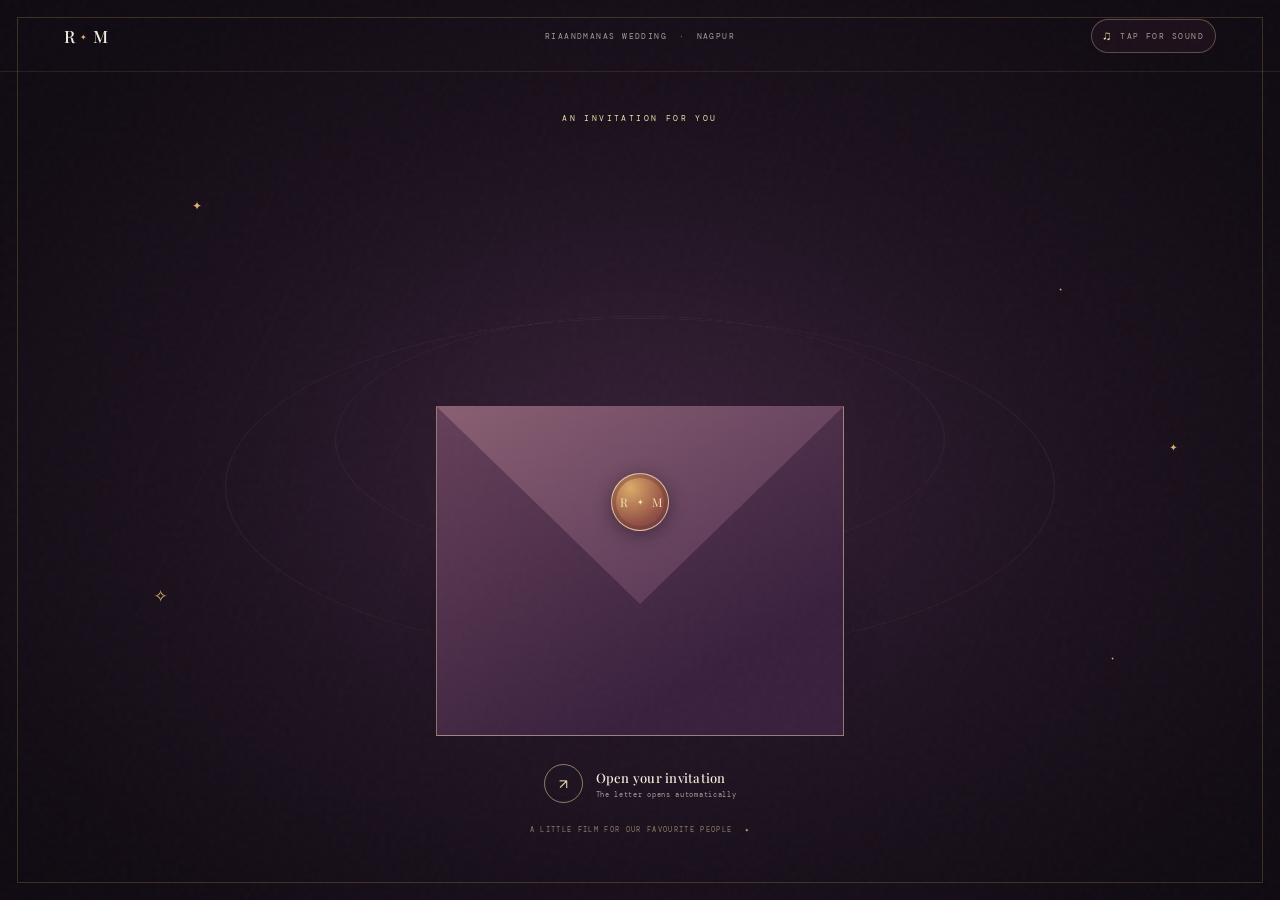
==== commit 00c202bd: "Update wedding event venues" ====
--- a/index.html
+++ b/index.html
@@ -170,9 +170,9 @@
             <h3>Sukhmani Sahib Paath</h3>
             <div class="event-details">
               <div><span>WHEN</span><strong data-sukhmani-when>19th November 2026<br>5:30 PM onwards</strong></div>
-              <div><span>WHERE</span><strong data-sukhmani-where>Venue to follow</strong></div>
+              <div><span>WHERE</span><strong data-sukhmani-where>At Our Residence (Civil Lines)</strong></div>
             </div>
-            <div class="info-actions"><a class="map-action" data-sukhmani-map href="https://www.google.com/maps/search/?api=1&amp;query=Nagpur" target="_blank" rel="noopener noreferrer">OPEN IN MAPS <span aria-hidden="true">↗</span></a><button class="replay-action" type="button" data-replay>REPLAY SCENE <span aria-hidden="true">↻</span></button></div>
+            <div class="info-actions"><a class="map-action" data-sukhmani-map href="https://www.google.com/maps/search/?api=1&amp;query=Civil+Lines+Nagpur" target="_blank" rel="noopener noreferrer">OPEN IN MAPS <span aria-hidden="true">↗</span></a><button class="replay-action" type="button" data-replay>REPLAY SCENE <span aria-hidden="true">↻</span></button></div>
             <button class="next-event" type="button" data-next="2"><span>UP NEXT</span> HALDI CARNIVAL <i aria-hidden="true">↓</i></button>
           </div><span class="info-watermark" aria-hidden="true">01</span>
         </div>
@@ -204,9 +204,9 @@
           <h3>Haldi Carnival</h3>
           <div class="event-details">
             <div><span>WHEN</span><strong>20th November<br>11:00 AM onwards</strong></div>
-            <div><span>WHERE</span><strong>Dublin<br>Nagpur</strong></div>
-          </div>
-          <div class="info-actions"><a class="map-action" href="https://www.google.com/maps/search/?api=1&amp;query=Dublin+Nagpur" target="_blank" rel="noopener noreferrer">OPEN IN MAPS <span aria-hidden="true">↗</span></a><button class="replay-action" type="button" data-replay>REPLAY SCENE <span aria-hidden="true">↻</span></button></div>
+            <div><span>WHERE</span><strong>Signature Resorts<br>Nagpur</strong></div>
+          </div>
+          <div class="info-actions"><a class="map-action" href="https://www.google.com/maps/search/?api=1&amp;query=Signature+Resorts+Surabardi+Road+Nagpur" target="_blank" rel="noopener noreferrer">OPEN IN MAPS <span aria-hidden="true">↗</span></a><button class="replay-action" type="button" data-replay>REPLAY SCENE <span aria-hidden="true">↻</span></button></div>
           <button class="next-event" type="button" data-next="2"><span>UP NEXT</span> SANGEET CEREMONY <i aria-hidden="true">↓</i></button>
           </div><span class="info-watermark" aria-hidden="true">02</span>
         </div>
@@ -300,9 +300,9 @@
           <h3>Wedding Reception</h3>
           <div class="event-details">
             <div><span>WHEN</span><strong>21st November<br>7:00 PM onwards</strong></div>
-            <div><span>WHERE</span><strong>Signature Resorts<br>Nagpur</strong></div>
-          </div>
-          <div class="info-actions"><a class="map-action" href="https://www.google.com/maps/search/?api=1&amp;query=Signature+Resorts+Surabardi+Road+Nagpur" target="_blank" rel="noopener noreferrer">OPEN IN MAPS <span aria-hidden="true">↗</span></a><button class="replay-action" type="button" data-replay>REPLAY SCENE <span aria-hidden="true">↻</span></button></div>
+            <div><span>WHERE</span><strong>Dublin<br>Nagpur</strong></div>
+          </div>
+          <div class="info-actions"><a class="map-action" href="https://www.google.com/maps/search/?api=1&amp;query=Dublin+Nagpur" target="_blank" rel="noopener noreferrer">OPEN IN MAPS <span aria-hidden="true">↗</span></a><button class="replay-action" type="button" data-replay>REPLAY SCENE <span aria-hidden="true">↻</span></button></div>
           <button class="next-event next-event--end" type="button" data-exit><span>WITH LOVE,</span> RIA &amp; MANAS <i aria-hidden="true">↑</i></button>
           </div><span class="info-watermark" aria-hidden="true">05</span>
         </div>
--- a/styles.css
+++ b/styles.css
@@ -604,3 +604,12 @@
   .letter-copy { font-size: 13px; line-height: 1.36; }
   .letter-date { margin-top: 7px; margin-bottom: 1px; }
 }
+
+/* Keep the letter action close to its date instead of pinning it to the paper edge. */
+.cover .letter-paper { padding-bottom: 26px; }
+.cover .letter-continue { position: relative; bottom: auto; left: auto; align-self: center; margin: 9px 0 0; transform: translateY(12px); }
+.cover.is-open .letter-continue { transform: translateY(0); }
+
+@media (max-width: 760px) {
+  .cover .letter-paper { padding-bottom: 18px; }
+}
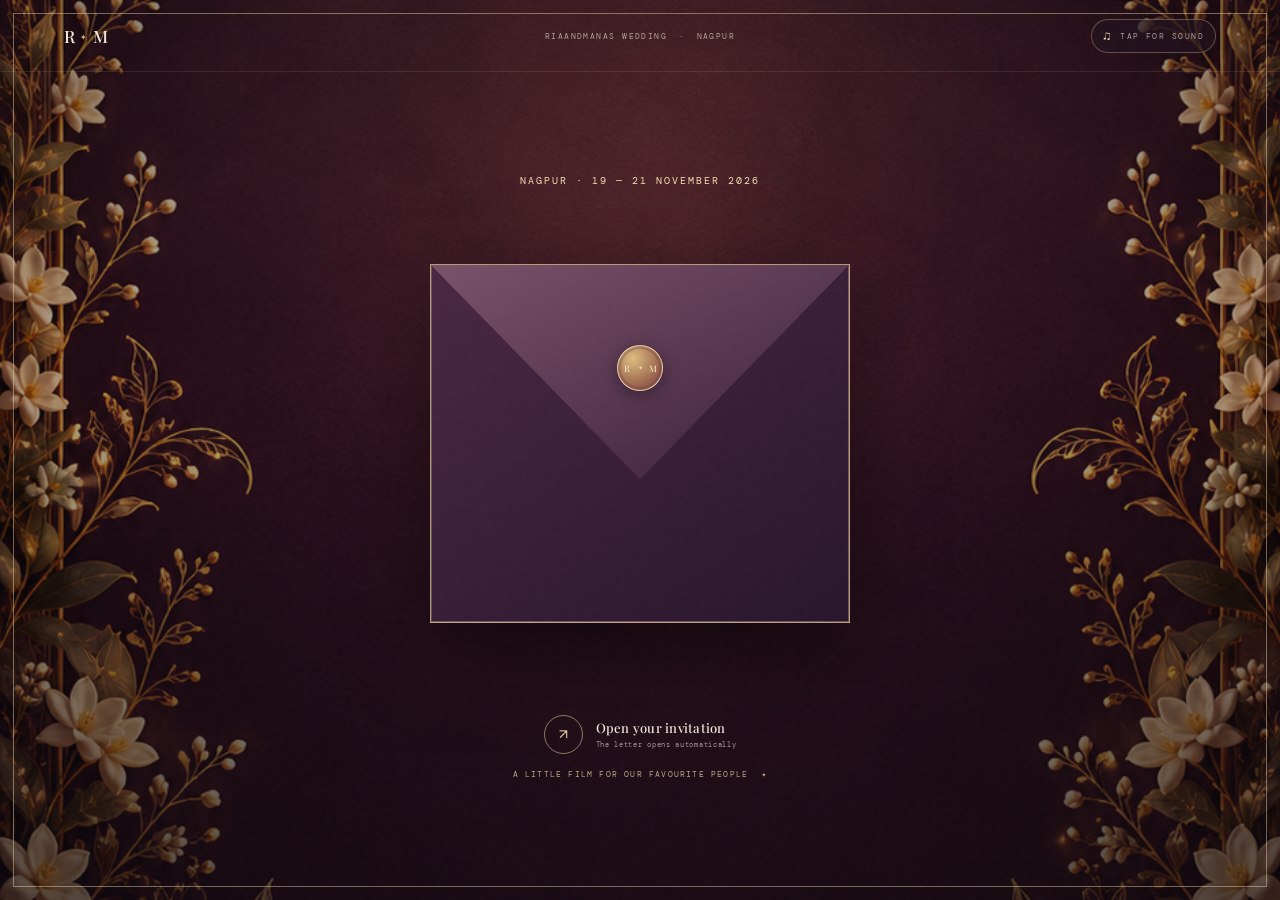
==== commit 1e80e1ca: "Add distinct animated event invitation scenes" ====
--- a/index.html
+++ b/index.html
@@ -52,7 +52,7 @@
       <div class="cover-orbit cover-orbit--one" aria-hidden="true"></div>
       <div class="cover-orbit cover-orbit--two" aria-hidden="true"></div>
       <div class="cover-stars" aria-hidden="true"><i>✦</i><i>·</i><i>✧</i><i>·</i><i>✦</i></div>
-      <p class="cover-overline">AN INVITATION FOR YOU</p>
+      <p class="cover-overline">NAGPUR <span>·</span> 19 — 21 NOVEMBER 2026</p>
 
       <div class="envelope-scene" id="envelope-scene">
         <div class="envelope-shadow" aria-hidden="true"></div>
@@ -61,13 +61,13 @@
           <div class="letter-corner letter-corner--tr" aria-hidden="true">✦</div>
           <div class="letter-corner letter-corner--bl" aria-hidden="true">✦</div>
           <div class="letter-corner letter-corner--br" aria-hidden="true">✦</div>
-          <p class="letter-label">WITH IMMENSE JOY &amp; HAPPINESS</p>
+          <p class="letter-label">WITH THE BLESSINGS OF OUR FAMILIES</p>
           <h1 id="cover-title">Ria <i>&amp;</i><br>Manas</h1>
-          <p class="letter-subtitle">invite you to celebrate</p>
+          <p class="letter-subtitle">invite you to join us</p>
           <div class="letter-rule" aria-hidden="true"><span>✦</span></div>
           <p class="letter-to" id="guest-greeting">Dear Friends &amp; Family,</p>
-          <p class="letter-copy">Join us as Ria and Manas begin a beautiful new journey. Your love and blessings mean everything.</p>
-          <p class="letter-date">19—21 NOVEMBER <span>·</span> NAGPUR</p>
+          <p class="letter-copy">With immense joy, we invite you to celebrate the beautiful beginning of Ria &amp; Manas’s new journey together. Your presence, love and blessings mean the world to us.</p>
+          <p class="letter-date">19 — 21 NOVEMBER 2026 <span>·</span> NAGPUR</p>
           <button class="letter-continue" id="begin-journey" type="button">
             ENTER THE CELEBRATIONS <span aria-hidden="true">↘</span>
           </button>
@@ -103,10 +103,10 @@
       <div class="story-counter" id="story-counter" aria-live="polite">01 <span>/</span> 05</div>
       <button class="journey-exit" type="button" data-exit aria-label="Return to the invitation letter">← <span>BACK TO LETTER</span></button>
 
-      <section class="event-chapter is-active" id="janeu" data-event="janeu" data-index="0" aria-labelledby="janeu-title">
-        <div class="chapter-art" style="--event-poster:url('assets/events/janeu.jpg')">
-          <div class="film-backdrop" aria-hidden="true"></div>
-          <video class="chapter-film" muted playsinline preload="none" poster="assets/events/janeu.jpg" aria-label="Full-frame cinematic video of a Janeu ceremony">
+      <section class="event-chapter is-active" id="janeu" data-event="janeu" data-index="0" aria-labelledby="janeu-title" style="--event-poster:url('assets/events/invite-bg-janeu.jpg')">
+        <div class="chapter-art">
+          <div class="film-backdrop" aria-hidden="true"></div>
+          <video class="chapter-film" muted playsinline preload="none" poster="assets/events/invite-bg-janeu.jpg" aria-label="Full-frame cinematic video of a Janeu ceremony">
             <source src="assets/events/janeu.mp4" type="video/mp4">
           </video>
           <div class="art-shade" aria-hidden="true"></div>
@@ -138,10 +138,10 @@
           <h3>Janeu Ceremony</h3>
           <div class="event-details">
             <div><span>WHEN</span><strong>19th November<br>10:00 AM onwards</strong></div>
-            <div><span>WHERE</span><strong>Rihayash<br>Rajnagar, Nagpur</strong></div>
+            <div><span>WHERE</span><strong><a class="venue-map-link" href="https://maps.google.com/?q=Rihayash+Apartment+Rajnagar+Nagpur" target="_blank" rel="noopener noreferrer">Rihayash Apartment<br>Rajnagar, Nagpur</a></strong></div>
           </div>
           <div class="info-actions">
-            <a class="map-action" href="https://www.google.com/maps/search/?api=1&amp;query=Rihayash+Rajnagar+Nagpur" target="_blank" rel="noopener noreferrer">OPEN IN MAPS <span aria-hidden="true">↗</span></a>
+            <a class="map-action" href="https://maps.google.com/?q=Rihayash+Apartment+Rajnagar+Nagpur" target="_blank" rel="noopener noreferrer">OPEN IN MAPS <span aria-hidden="true">↗</span></a>
             <button class="replay-action" type="button" data-replay>REPLAY SCENE <span aria-hidden="true">↻</span></button>
           </div>
           <button class="next-event" type="button" data-next="1"><span>UP NEXT</span> HALDI CARNIVAL <i aria-hidden="true">↓</i></button>
@@ -150,10 +150,10 @@
         </div>
       </section>
 
-      <section class="event-chapter" id="sukhmani" data-event="sukhmani" data-index="1" aria-labelledby="sukhmani-title" hidden>
-        <div class="chapter-art" style="--event-poster:url('assets/events/sukhmani-paath.png')">
-          <div class="film-backdrop" aria-hidden="true"></div>
-          <video class="chapter-film" muted playsinline preload="none" poster="assets/events/sukhmani-paath.png" aria-label="Animated cinematic video of a Sukhmani Sahib paath in a softly lit prayer hall">
+      <section class="event-chapter" id="sukhmani" data-event="sukhmani" data-index="1" aria-labelledby="sukhmani-title" hidden style="--event-poster:url('assets/events/invite-bg-sukhmani.jpg')">
+        <div class="chapter-art">
+          <div class="film-backdrop" aria-hidden="true"></div>
+          <video class="chapter-film" muted playsinline preload="none" poster="assets/events/invite-bg-sukhmani.jpg" aria-label="Animated cinematic video of a Sukhmani Sahib paath in a softly lit prayer hall">
             <source src="assets/events/sukhmani-paath.mp4" type="video/mp4">
           </video>
           <div class="art-shade" aria-hidden="true"></div><div class="art-grain" aria-hidden="true"></div><div class="art-light" aria-hidden="true"></div>
@@ -170,7 +170,7 @@
             <h3>Sukhmani Sahib Paath</h3>
             <div class="event-details">
               <div><span>WHEN</span><strong data-sukhmani-when>19th November 2026<br>5:30 PM onwards</strong></div>
-              <div><span>WHERE</span><strong data-sukhmani-where>At Our Residence (Civil Lines)</strong></div>
+              <div><span>WHERE</span><strong><a class="venue-map-link" data-sukhmani-where href="https://goo.gl/maps/ggq18AmDZNJyb4Kn8?g_st=aw" target="_blank" rel="noopener noreferrer">At Our Residence (Civil Lines)</a></strong></div>
             </div>
             <div class="info-actions"><a class="map-action" data-sukhmani-map href="https://www.google.com/maps/search/?api=1&amp;query=Civil+Lines+Nagpur" target="_blank" rel="noopener noreferrer">OPEN IN MAPS <span aria-hidden="true">↗</span></a><button class="replay-action" type="button" data-replay>REPLAY SCENE <span aria-hidden="true">↻</span></button></div>
             <button class="next-event" type="button" data-next="2"><span>UP NEXT</span> HALDI CARNIVAL <i aria-hidden="true">↓</i></button>
@@ -178,10 +178,10 @@
         </div>
       </section>
 
-      <section class="event-chapter" id="haldi" data-event="haldi" data-index="1" aria-labelledby="haldi-title">
-        <div class="chapter-art" style="--event-poster:url('assets/events/haldi-carnival.jpg')">
-          <div class="film-backdrop" aria-hidden="true"></div>
-          <video class="chapter-film" muted playsinline preload="none" poster="assets/events/haldi-carnival.jpg" aria-label="Full-frame cinematic video of the Haldi Carnival arrival on a decorated ATV">
+      <section class="event-chapter" id="haldi" data-event="haldi" data-index="1" aria-labelledby="haldi-title" style="--event-poster:url('assets/events/invite-bg-haldi.jpg')">
+        <div class="chapter-art">
+          <div class="film-backdrop" aria-hidden="true"></div>
+          <video class="chapter-film" muted playsinline preload="none" poster="assets/events/invite-bg-haldi.jpg" aria-label="Full-frame cinematic video of the Haldi Carnival arrival on a decorated ATV">
             <source src="assets/events/haldi-carnival.mp4" type="video/mp4">
           </video>
           <div class="art-shade" aria-hidden="true"></div><div class="art-grain" aria-hidden="true"></div><div class="art-light" aria-hidden="true"></div>
@@ -204,7 +204,7 @@
           <h3>Haldi Carnival</h3>
           <div class="event-details">
             <div><span>WHEN</span><strong>20th November<br>11:00 AM onwards</strong></div>
-            <div><span>WHERE</span><strong>Signature Resorts<br>Nagpur</strong></div>
+            <div><span>WHERE</span><strong><a class="venue-map-link" href="https://maps.google.com/?q=Signature+Resorts+Surabardi+Road+Nagpur" target="_blank" rel="noopener noreferrer">Signature Resorts<br>Nagpur</a></strong></div>
           </div>
           <div class="info-actions"><a class="map-action" href="https://www.google.com/maps/search/?api=1&amp;query=Signature+Resorts+Surabardi+Road+Nagpur" target="_blank" rel="noopener noreferrer">OPEN IN MAPS <span aria-hidden="true">↗</span></a><button class="replay-action" type="button" data-replay>REPLAY SCENE <span aria-hidden="true">↻</span></button></div>
           <button class="next-event" type="button" data-next="2"><span>UP NEXT</span> SANGEET CEREMONY <i aria-hidden="true">↓</i></button>
@@ -212,10 +212,10 @@
         </div>
       </section>
 
-      <section class="event-chapter" id="sangeet" data-event="sangeet" data-index="2" aria-labelledby="sangeet-title">
-        <div class="chapter-art" style="--event-poster:url('assets/events/sangeet.jpg')">
-          <div class="film-backdrop" aria-hidden="true"></div>
-          <video class="chapter-film" muted playsinline preload="none" poster="assets/events/sangeet.jpg" aria-label="Full-frame cinematic video of a couple dancing at the Sangeet">
+      <section class="event-chapter" id="sangeet" data-event="sangeet" data-index="2" aria-labelledby="sangeet-title" style="--event-poster:url('assets/events/invite-bg-sangeet.jpg')">
+        <div class="chapter-art">
+          <div class="film-backdrop" aria-hidden="true"></div>
+          <video class="chapter-film" muted playsinline preload="none" poster="assets/events/invite-bg-sangeet.jpg" aria-label="Full-frame cinematic video of a couple dancing at the Sangeet">
             <source src="assets/events/sangeet.mp4" type="video/mp4">
           </video>
           <div class="art-shade" aria-hidden="true"></div><div class="art-grain" aria-hidden="true"></div><div class="art-light" aria-hidden="true"></div>
@@ -236,7 +236,7 @@
           <h3>Sangeet Ceremony</h3>
           <div class="event-details">
             <div><span>WHEN</span><strong>20th November<br>7:00 PM onwards</strong></div>
-            <div><span>WHERE</span><strong>Dublin<br>Nagpur</strong></div>
+            <div><span>WHERE</span><strong><a class="venue-map-link" href="https://maps.google.com/?q=Dublin+Nagpur" target="_blank" rel="noopener noreferrer">Dublin<br>Nagpur</a></strong></div>
           </div>
           <div class="info-actions"><a class="map-action" href="https://www.google.com/maps/search/?api=1&amp;query=Dublin+Nagpur" target="_blank" rel="noopener noreferrer">OPEN IN MAPS <span aria-hidden="true">↗</span></a><button class="replay-action" type="button" data-replay>REPLAY SCENE <span aria-hidden="true">↻</span></button></div>
           <button class="next-event" type="button" data-next="3"><span>UP NEXT</span> BAARAT <i aria-hidden="true">↓</i></button>
@@ -244,10 +244,10 @@
         </div>
       </section>
 
-      <section class="event-chapter" id="baarat" data-event="baarat" data-index="3" aria-labelledby="baarat-title">
-        <div class="chapter-art" style="--event-poster:url('assets/events/baarat.jpg')">
-          <div class="film-backdrop" aria-hidden="true"></div>
-          <video class="chapter-film" muted playsinline preload="none" poster="assets/events/baarat.jpg" aria-label="Full-frame animated video of the wedding Baarat procession">
+      <section class="event-chapter" id="baarat" data-event="baarat" data-index="3" aria-labelledby="baarat-title" style="--event-poster:url('assets/events/invite-bg-baarat.jpg')">
+        <div class="chapter-art">
+          <div class="film-backdrop" aria-hidden="true"></div>
+          <video class="chapter-film" muted playsinline preload="none" poster="assets/events/invite-bg-baarat.jpg" aria-label="Full-frame animated video of the wedding Baarat procession">
             <source src="assets/events/baarat.mp4" type="video/mp4">
           </video>
           <div class="art-shade" aria-hidden="true"></div><div class="art-grain" aria-hidden="true"></div><div class="art-light" aria-hidden="true"></div>
@@ -268,7 +268,7 @@
           <h3>Baarat</h3>
           <div class="event-details">
             <div><span>WHEN</span><strong>21st November<br>10:00 AM onwards</strong></div>
-            <div><span>WHERE</span><strong>Signature Resorts<br>Nagpur</strong></div>
+            <div><span>WHERE</span><strong><a class="venue-map-link" href="https://maps.google.com/?q=Signature+Resorts+Surabardi+Road+Nagpur" target="_blank" rel="noopener noreferrer">Signature Resorts<br>Nagpur</a></strong></div>
           </div>
           <div class="info-actions"><a class="map-action" href="https://www.google.com/maps/search/?api=1&amp;query=Signature+Resorts+Surabardi+Road+Nagpur" target="_blank" rel="noopener noreferrer">OPEN IN MAPS <span aria-hidden="true">↗</span></a><button class="replay-action" type="button" data-replay>REPLAY SCENE <span aria-hidden="true">↻</span></button></div>
           <button class="next-event" type="button" data-next="4"><span>UP NEXT</span> WEDDING RECEPTION <i aria-hidden="true">↓</i></button>
@@ -276,14 +276,15 @@
         </div>
       </section>
 
-      <section class="event-chapter" id="reception" data-event="reception" data-index="4" aria-labelledby="reception-title">
-        <div class="chapter-art" style="--event-poster:url('assets/events/reception.jpg')">
-          <div class="film-backdrop" aria-hidden="true"></div>
-          <video class="chapter-film" muted playsinline preload="none" poster="assets/events/reception.jpg" aria-label="Full-frame animated video of the wedding reception">
+      <section class="event-chapter" id="reception" data-event="reception" data-index="4" aria-labelledby="reception-title" style="--event-poster:url('assets/events/invite-bg-reception.jpg')">
+        <div class="chapter-art">
+          <div class="film-backdrop" aria-hidden="true"></div>
+          <video class="chapter-film" muted playsinline preload="none" poster="assets/events/invite-bg-reception.jpg" aria-label="Full-frame animated video of the wedding reception">
             <source src="assets/events/reception.mp4" type="video/mp4">
           </video>
           <div class="art-shade" aria-hidden="true"></div><div class="art-grain" aria-hidden="true"></div><div class="art-light" aria-hidden="true"></div>
           <div class="event-effects event-effects--fireworks" aria-hidden="true">
+            <span class="confetti confetti--one"></span><span class="confetti confetti--two"></span><span class="confetti confetti--three"></span><span class="confetti confetti--four"></span>
             <svg class="firework firework--one" viewBox="0 0 180 180"><g><path d="M90 25v27M90 128v27M25 90h27M128 90h27M44 44l19 19m54 54 19 19m0-92-19 19M63 117l-19 19"/><path d="m90 42 5 25 16-18-10 24 25-2-23 12 22 13-25-4 7 24-17-19-8 24-2-26-21 14 13-22-26-6 25-4-16-20 23 12Z"/></g><circle cx="90" cy="90" r="4"/></svg>
             <svg class="firework firework--two" viewBox="0 0 180 180"><g><path d="M90 25v27M90 128v27M25 90h27M128 90h27M44 44l19 19m54 54 19 19m0-92-19 19M63 117l-19 19"/><path d="m90 42 5 25 16-18-10 24 25-2-23 12 22 13-25-4 7 24-17-19-8 24-2-26-21 14 13-22-26-6 25-4-16-20 23 12Z"/></g><circle cx="90" cy="90" r="4"/></svg>
             <svg class="firework firework--three" viewBox="0 0 180 180"><g><path d="M90 25v27M90 128v27M25 90h27M128 90h27M44 44l19 19m54 54 19 19m0-92-19 19M63 117l-19 19"/><path d="m90 42 5 25 16-18-10 24 25-2-23 12 22 13-25-4 7 24-17-19-8 24-2-26-21 14 13-22-26-6 25-4-16-20 23 12Z"/></g><circle cx="90" cy="90" r="4"/></svg>
@@ -300,7 +301,7 @@
           <h3>Wedding Reception</h3>
           <div class="event-details">
             <div><span>WHEN</span><strong>21st November<br>7:00 PM onwards</strong></div>
-            <div><span>WHERE</span><strong>Dublin<br>Nagpur</strong></div>
+            <div><span>WHERE</span><strong><a class="venue-map-link" href="https://maps.google.com/?q=Dublin+Nagpur" target="_blank" rel="noopener noreferrer">Dublin<br>Nagpur</a></strong></div>
           </div>
           <div class="info-actions"><a class="map-action" href="https://www.google.com/maps/search/?api=1&amp;query=Dublin+Nagpur" target="_blank" rel="noopener noreferrer">OPEN IN MAPS <span aria-hidden="true">↗</span></a><button class="replay-action" type="button" data-replay>REPLAY SCENE <span aria-hidden="true">↻</span></button></div>
           <button class="next-event next-event--end" type="button" data-exit><span>WITH LOVE,</span> RIA &amp; MANAS <i aria-hidden="true">↑</i></button>
@@ -317,6 +318,6 @@
     </div>
   </main>
 
-  <audio id="wedding-audio" src="assets/audio/wedding-track.mp3?v=20261025" autoplay loop preload="auto"></audio>
+  <audio id="wedding-audio" src="assets/audio/wedding_final_audio.mp3?v=20261025" autoplay loop preload="auto"></audio>
 </body>
 </html>
--- a/styles.css
+++ b/styles.css
@@ -1,4 +1,4 @@
-@import url('https://fonts.googleapis.com/css2?family=DM+Mono:wght@400;500&family=DM+Sans:wght@400;500;600;700&family=Playfair+Display:ital,wght@0,500;0,600;1,500&display=swap');
+@import url('https://fonts.googleapis.com/css2?family=DM+Mono:wght@400;500&family=DM+Sans:wght@400;500;600;700&family=Playfair+Display:ital,wght@0,500;0,600;0,700;1,500&display=swap');
 
 :root {
   color-scheme: dark;
@@ -92,8 +92,22 @@
 .cover.is-open .envelope-shadow { transform: scale(1.25); opacity: .75; }
 .cover.is-open .open-invite, .cover.is-open .cover-overline { opacity: 0; transform: translateY(10px); pointer-events: none; }
 .cover.is-open .letter-continue { opacity: 1; transform: translate(-50%, 0); pointer-events: auto; }
+.cover.is-opening .letter-paper { animation: letter-emerge 1.55s cubic-bezier(.18,.82,.2,1) both; }
+.cover.is-opening .letter-paper::after { animation: paper-glimmer 1.25s .22s ease-out both; }
 .cover.is-open .letter-label { animation: type-in .8s .25s both; }
 .cover.is-open .letter-copy { animation: type-in .8s .4s both; }
+@keyframes letter-emerge {
+  0% { opacity: 0; transform: translateY(18%) rotateX(-42deg) scale(.82); }
+  55% { opacity: 1; transform: translateY(-8%) rotateX(4deg) scale(1.025); }
+  78% { opacity: 1; transform: translateY(-4%) rotateX(-1deg) scale(.995); }
+  100% { opacity: 1; transform: translateY(-6%) rotateX(0) scale(1); }
+}
+@keyframes paper-glimmer {
+  0% { opacity: 0; transform: translateX(-115%) skewX(-14deg); }
+  25% { opacity: .72; }
+  100% { opacity: 0; transform: translateX(115%) skewX(-14deg); }
+}
+.letter-paper::after { content: ""; position: absolute; z-index: 1; inset: 0; background: linear-gradient(105deg, transparent 36%, rgba(255,255,255,.68) 49%, rgba(255,255,255,.12) 55%, transparent 68%); opacity: 0; pointer-events: none; }
 
 .journey-intro { min-height: 100svh; position: relative; display: flex; flex-direction: column; align-items: center; justify-content: center; overflow: hidden; padding: 86px 22px 60px; text-align: center; background: radial-gradient(ellipse at 50% 49%, #382339, #1b111e 61%, #140d16); animation: page-rise .9s both; }
 .journey-intro::before { content: ""; position: absolute; inset: 24px; border: 1px solid rgba(216,176,111,.18); pointer-events: none; }
@@ -321,6 +335,7 @@
 @keyframes chapter-arrive { from { opacity: .35; transform: translateY(12px); filter: blur(5px); } to { opacity: 1; transform: translateY(0); filter: blur(0); } }
 
 @media (prefers-reduced-motion: reduce) {
+  .cover.is-opening .letter-paper, .cover.is-opening .letter-paper::after { animation: none !important; }
   .event-effects, .chapter-art.is-transitioning .event-effects * { animation: none !important; }
   .chapter-art.is-transitioning .event-effects { opacity: .72; }
   .thread-shadow, .thread-line, .thread-highlight { stroke-dashoffset: 0 !important; }
@@ -613,3 +628,337 @@
 @media (max-width: 760px) {
   .cover .letter-paper { padding-bottom: 18px; }
 }
+
+.venue-map-link { color: inherit; font-weight: inherit; text-decoration: underline; text-decoration-color: rgba(216,176,111,.72); text-decoration-thickness: 1px; text-underline-offset: .2em; }
+.venue-map-link:hover { color: var(--gold-light); text-decoration-color: currentColor; }
+
+/* Cinematic cover: keep the RM envelope, but use a quiet, editorial reveal. */
+.cover {
+  min-height: max(680px, 100svh);
+  justify-content: center;
+  padding: calc(88px + env(safe-area-inset-top)) 20px calc(36px + env(safe-area-inset-bottom));
+  background: #17101b;
+}
+.cover::before {
+  z-index: -2;
+  opacity: 1;
+  background-image: linear-gradient(180deg, rgba(14,9,17,.46), rgba(18,10,18,.32) 42%, rgba(13,8,15,.7)), url("assets/images/wedding-title-backdrop.png");
+  background-position: center;
+  background-size: cover;
+}
+.cover::after { inset: 13px; border-color: rgba(242,220,170,.45); }
+.cover-orbit, .cover-stars { display: none; }
+.cover-overline { margin: 0 0 14px; color: #f5dfad; font-size: 10px; letter-spacing: .2em; }
+.envelope-scene { width: min(88vw, 438px); height: clamp(340px, 54svh, 490px); min-height: min(340px, 54svh); perspective: none; display: grid; place-items: center; }
+.envelope-shadow { width: 76%; bottom: 12%; height: 12%; opacity: .52; filter: blur(28px); }
+.envelope {
+  top: 13%; bottom: 13%; left: 2%; right: 2%; height: auto; overflow: hidden;
+  border: 1px solid rgba(239,210,156,.7);
+  background: linear-gradient(145deg, #60354d, #32182f 60%, #251528);
+  box-shadow: 0 28px 85px rgba(0,0,0,.45), inset 0 0 0 5px rgba(255,240,207,.04);
+}
+.envelope-back { border: 0; background: linear-gradient(145deg, #60354d, #32182f 60%, #251528); }
+.envelope-back::before, .envelope-back::after { border-color: rgba(242,220,170,.12); }
+.envelope-pocket { background: linear-gradient(145deg, #4a2742, #28162c); border-color: rgba(242,220,170,.28); }
+.envelope-flap { background: linear-gradient(155deg, #785269, #482842 80%); }
+.envelope-seal { width: 46px; height: 46px; grid-template-columns: 1fr 7px 1fr; color: #fff0c9; border-color: rgba(255,239,197,.76); background: radial-gradient(circle at 34% 28%, #ddbd81, #9a644c 65%, #754654); box-shadow: 0 4px 16px rgba(8,5,10,.38), inset 0 0 0 3px rgba(107,53,54,.28); font-size: 9px; }
+.envelope-seal i { font-size: 6px; }
+.letter-paper {
+  top: 50%; left: 50%; width: 100%; height: 100%; min-height: 0;
+  padding: clamp(25px, 5svh, 48px) clamp(22px, 6vw, 42px) 22px;
+  transform: translate(-50%,-47%) scale(.94);
+  transform-origin: center;
+  border: 1px solid rgba(242,220,170,.95);
+  background: linear-gradient(145deg, rgba(255,250,239,.98), rgba(241,229,208,.98));
+  box-shadow: 0 26px 85px rgba(0,0,0,.45), inset 0 0 0 5px rgba(255,255,255,.38);
+}
+.letter-paper::before { inset: 12px; border-color: rgba(150,108,66,.32); }
+.letter-corner { color: #a17c52; font-size: 8px; }
+.letter-label { margin-bottom: 13px; color: #70513f; font-size: 9px; letter-spacing: .17em; }
+.letter-paper h1 { color: #321b32; font-size: clamp(54px, 11vw, 74px); line-height: .92; }
+.letter-paper h1 i { color: #a57848; }
+.letter-subtitle { margin-top: 9px; color: #775f55; font-size: 17px; }
+.letter-rule { margin: 14px 0 10px; background: rgba(151,112,73,.4); }
+.letter-rule span { background: #f7f0e4; }
+.letter-to { color: #694a42; font-size: 15px; }
+.letter-copy { max-width: 35ch; color: #55443f; font-size: 15px; line-height: 1.52; }
+.letter-date { margin: 11px 0 4px; color: #644d42; font-size: 10px; letter-spacing: .07em; }
+.letter-continue { color: #3d2039; font-size: 9px; }
+.cover.is-open .letter-paper { opacity: 1; transform: translate(-50%,-50%) scale(1); }
+.cover.is-open .envelope { opacity: 0; transform: translateY(7%) scale(.96); pointer-events: none; }
+.cover.is-opening .letter-paper { animation: letter-unfold .92s cubic-bezier(.2,.75,.18,1) both; }
+.cover.is-opening .letter-paper::after { animation: paper-glimmer 1.15s .25s ease-out both; }
+.cover.is-open .open-invite, .cover.is-open .cover-overline { opacity: 0; transform: translateY(8px); pointer-events: none; }
+.cover.is-open .envelope-shadow { opacity: 0; }
+.cover-footnote { margin-top: 15px; color: rgba(242,220,170,.74); font-size: 8px; letter-spacing: .15em; }
+@keyframes letter-unfold {
+  0% { opacity: 0; transform: translate(-50%,-43%) scale(.88); clip-path: inset(49% 0 49%); }
+  58% { opacity: 1; clip-path: inset(0); transform: translate(-50%,-51%) scale(1.015); }
+  100% { opacity: 1; clip-path: inset(0); transform: translate(-50%,-50%) scale(1); }
+}
+
+/* Each event details screen gets its own generated scene, typography and motion. */
+.event-journey.is-live .chapter-info.is-revealed {
+  position: absolute;
+  inset: 0;
+  z-index: 8;
+  display: flex;
+  align-items: stretch;
+  justify-content: center;
+  width: 100%;
+  max-width: none;
+  height: 100%;
+  max-height: none;
+  min-height: 0;
+  margin: 0;
+  padding: calc(101px + env(safe-area-inset-top)) clamp(24px, 8vw, 106px) calc(40px + env(safe-area-inset-bottom));
+  overflow: hidden;
+  isolation: isolate;
+  border: 0;
+  border-radius: 0;
+  background: transparent;
+  box-shadow: none;
+  backdrop-filter: none;
+  animation: details-arrive .72s cubic-bezier(.16,.8,.2,1) both;
+}
+.event-journey.is-live .chapter-film { object-fit: contain; }
+.event-journey.is-live .chapter-info.is-revealed::before {
+  content: "";
+  position: absolute;
+  z-index: 0;
+  inset: -2%;
+  background-image: linear-gradient(180deg, rgba(10,7,17,.55) 0%, rgba(12,8,16,.42) 31%, rgba(11,8,15,.14) 58%, rgba(10,7,14,.7) 100%), var(--invite-background);
+  background-position: center 54%;
+  background-size: cover;
+  transform: scale(1.02);
+  animation: invite-art-float 14s ease-in-out infinite alternate;
+}
+.event-journey.is-live .chapter-info.is-revealed::after {
+  content: "";
+  position: absolute;
+  z-index: 3;
+  inset: 13px;
+  border: 1px solid rgba(242,220,170,.43);
+  pointer-events: none;
+}
+.event-journey.is-live .chapter-info.is-revealed .waiting-copy { display: none; }
+.event-journey.is-live .chapter-info.is-revealed .event-reveal {
+  position: relative;
+  inset: auto;
+  z-index: 2;
+  display: flex;
+  flex-direction: column;
+  align-items: center;
+  width: 100%;
+  height: 100%;
+  max-height: 100%;
+  margin: 0 auto;
+  padding: clamp(18px, 3vh, 34px) 0 0;
+  opacity: 1;
+  transform: none;
+  text-align: center;
+  pointer-events: auto;
+  isolation: isolate;
+}
+.event-journey.is-live .details-motif {
+  position: absolute;
+  z-index: 0;
+  inset: -4vh -8vw;
+  width: auto;
+  height: auto;
+  overflow: hidden;
+  opacity: 1;
+  pointer-events: none;
+}
+.event-journey.is-live .event-reveal > :not(.details-motif) { position: relative; z-index: 1; }
+.event-journey.is-live .event-reveal .info-index {
+  margin: 0 0 13px;
+  color: #f7dfa6;
+  font: 600 10px/1.4 var(--mono);
+  letter-spacing: .19em;
+  text-shadow: 0 2px 18px rgba(0,0,0,.75);
+}
+.event-journey.is-live .event-reveal h3 {
+  max-width: min(100%, 760px);
+  margin: 0;
+  color: #fff8e9;
+  font: 700 clamp(39px, 9vw, 76px)/.98 var(--serif);
+  letter-spacing: -.04em;
+  text-wrap: balance;
+  text-shadow: 0 4px 24px rgba(9,5,12,.8), 0 1px 2px rgba(0,0,0,.8);
+  overflow-wrap: anywhere;
+}
+.event-journey.is-live .event-details {
+  display: grid;
+  grid-template-columns: minmax(0,1fr) minmax(0,1.2fr);
+  gap: clamp(16px, 3vw, 32px);
+  width: min(100%, 580px);
+  margin: clamp(22px, 4vh, 35px) 0 0;
+  padding: 17px 0 0;
+  border-top: 1px solid rgba(255,235,192,.63);
+  text-align: left;
+  text-shadow: 0 2px 16px rgba(0,0,0,.82);
+}
+.event-journey.is-live .event-details div { min-width: 0; gap: 7px; }
+.event-journey.is-live .event-details span {
+  color: #f3d89a;
+  font: 600 9px/1.3 var(--mono);
+  letter-spacing: .17em;
+}
+.event-journey.is-live .event-details strong {
+  color: #fffaf1;
+  font: 600 clamp(15px, 3.7vw, 19px)/1.42 var(--serif);
+  overflow-wrap: anywhere;
+}
+.event-journey.is-live .venue-map-link { text-decoration-color: rgba(255,230,172,.85); }
+.event-journey.is-live .info-actions { margin-top: 16px; }
+.event-journey.is-live .info-actions .map-action {
+  min-height: 38px;
+  padding: 0 15px;
+  color: #fff2cf;
+  border: 1px solid rgba(255,235,192,.55);
+  border-radius: 999px;
+  background: rgba(22,13,23,.28);
+  font-size: 9px;
+  backdrop-filter: blur(9px);
+}
+.event-journey.is-live .info-watermark { display: none; }
+
+/* Janeu and prayer are composed as centered ceremonial title cards. */
+.event-journey.is-live #janeu .chapter-info::before { background-position: center 51%; }
+.event-journey.is-live #janeu .event-reveal h3 { font-size: clamp(39px, 8.7vw, 72px); }
+.event-journey.is-live #janeu .event-details { max-width: 540px; }
+.event-journey.is-live #sukhmani .chapter-info::before {
+  background-image: linear-gradient(180deg, rgba(9,16,33,.58), rgba(9,16,33,.34) 40%, rgba(9,16,33,.65)), var(--invite-background);
+  background-position: center 53%;
+}
+.event-journey.is-live #sukhmani .event-reveal { padding-top: clamp(22px, 5vh, 50px); }
+.event-journey.is-live #sukhmani .event-reveal h3 { max-width: 520px; font-size: clamp(37px, 8vw, 65px); }
+.event-journey.is-live #sukhmani .info-index { color: #e6d5a9; }
+.event-journey.is-live #sukhmani .event-details { border-color: rgba(230,213,169,.5); }
+
+/* Haldi uses a playful left-anchored festival marquee and stacked event facts. */
+.event-journey.is-live #haldi .chapter-info::before {
+  background-image: linear-gradient(90deg, rgba(12,10,20,.74), rgba(12,10,20,.46) 44%, rgba(12,10,20,.04) 78%), linear-gradient(180deg, rgba(12,10,20,.48), transparent 55%, rgba(12,10,20,.42)), var(--invite-background);
+  background-position: center 52%;
+}
+.event-journey.is-live #haldi .event-reveal { align-items: flex-start; text-align: left; }
+.event-journey.is-live #haldi .event-reveal .info-index { padding: 7px 11px; border-left: 2px solid #ffd64f; background: rgba(43,20,22,.42); }
+.event-journey.is-live #haldi .event-reveal h3 { max-width: 440px; color: #fff4cf; font-size: clamp(41px, 10vw, 72px); }
+.event-journey.is-live #haldi .event-details { grid-template-columns: minmax(0,1fr); width: min(100%,380px); margin-top: 21px; padding-left: 14px; border-left: 2px solid rgba(255,205,67,.82); border-top: 0; }
+
+/* Sangeet and procession titles sit opposite their moving illustrated subjects. */
+.event-journey.is-live #sangeet .chapter-info::before {
+  background-image: linear-gradient(90deg, rgba(17,7,25,.82), rgba(17,7,25,.54) 45%, rgba(17,7,25,.06) 83%), linear-gradient(180deg, rgba(17,7,25,.35), transparent 55%, rgba(17,7,25,.42)), var(--invite-background);
+  background-position: center 51%;
+}
+.event-journey.is-live #sangeet .event-reveal { align-items: flex-start; text-align: left; }
+.event-journey.is-live #sangeet .event-reveal .info-index { letter-spacing: .22em; }
+.event-journey.is-live #sangeet .event-reveal h3 { max-width: 460px; color: #fff2fb; font-size: clamp(40px, 9vw, 68px); }
+.event-journey.is-live #sangeet .event-details { width: min(100%, 500px); }
+.event-journey.is-live #baarat .chapter-info::before {
+  background-image: linear-gradient(90deg, rgba(5,12,27,.78), rgba(5,12,27,.55) 43%, rgba(5,12,27,.08) 77%), linear-gradient(180deg, rgba(5,12,27,.2), transparent 52%, rgba(5,12,27,.48)), var(--invite-background);
+  background-position: center 50%;
+  animation-duration: 10s;
+}
+.event-journey.is-live #baarat .event-reveal { align-items: flex-start; text-align: left; }
+.event-journey.is-live #baarat .event-reveal .info-index { color: #f4c76e; }
+.event-journey.is-live #baarat .event-reveal h3 { font-size: clamp(50px, 13vw, 90px); }
+.event-journey.is-live #baarat .event-details { grid-template-columns: minmax(0,1fr); max-width: 400px; }
+
+/* Reception returns to a centered, formal finale, with a brighter flower frame. */
+.event-journey.is-live #reception .chapter-info::before {
+  background-image: linear-gradient(180deg, rgba(5,16,15,.6), rgba(5,16,15,.34) 44%, rgba(5,16,15,.68)), var(--invite-background);
+  background-position: center 51%;
+}
+.event-journey.is-live #reception .event-reveal { padding-top: clamp(25px, 6vh, 60px); }
+.event-journey.is-live #reception .event-reveal .info-index { letter-spacing: .22em; }
+.event-journey.is-live #reception .event-reveal h3 { max-width: 520px; font-size: clamp(39px, 8.5vw, 70px); }
+.event-journey.is-live #reception .event-details { max-width: 550px; }
+
+@keyframes invite-art-float { from { transform: scale(1.02) translate3d(0,0,0); } to { transform: scale(1.085) translate3d(0,-.6%,0); } }
+@keyframes detail-petal-float { from { opacity: 0; transform: translate3d(0,45px,0) rotate(0); } 15% { opacity: .8; } to { opacity: 0; transform: translate3d(var(--petal-x,50px),-55vh,0) rotate(190deg); } }
+@keyframes detail-popper { 0%,100% { transform: translateY(3px) rotate(-2deg); } 50% { transform: translateY(-4px) rotate(2deg); } }
+@keyframes detail-horse-motion { 0%,100% { transform: scale(1.02) translate3d(0,0,0); } 50% { transform: scale(1.075) translate3d(-1.1%,.4%,0); } }
+.details-motif .janeu-thread { top: auto; right: -3%; bottom: 5%; left: 0; width: 100%; height: 36%; opacity: .78; }
+.details-motif .thread-shadow, .details-motif .thread-line, .details-motif .thread-highlight { animation: thread-unfurl 7s ease-in-out infinite alternate; stroke-dashoffset: 620; }
+.details-motif .thread-line { animation-delay: .12s; }
+.details-motif .thread-highlight { animation-delay: .22s; }
+.details-motif .thread-glint { opacity: 1; animation: thread-glint 2.6s ease-in-out infinite alternate; }
+.details-motif .prayer-glow { opacity: .44; animation: prayer-bloom 5s ease-in-out infinite; }
+.details-motif .prayer-glow--two { animation-delay: 2.4s; }
+.details-motif .prayer-petal { opacity: .62; animation: detail-petal-float 8s ease-in-out infinite; }
+.details-motif .prayer-petal--one { --petal-x:-16vw; }
+.details-motif .prayer-petal--two { --petal-x:19vw; animation-delay: 2s; }
+.details-motif .prayer-petal--three { --petal-x:3vw; animation-delay: 4.3s; }
+.details-motif .gulal-cloud { opacity: .22; animation: powder-bloom 6s ease-out infinite; }
+.details-motif .gulal-cloud--two { animation-delay: 2s; }
+.details-motif .gulal-cloud--three { animation-delay: 4s; }
+.details-motif .popper { opacity: .84; animation: detail-popper 2.3s ease-in-out infinite; }
+.details-motif .popper--right { animation-delay: .45s; }
+.details-motif .confetti { opacity: .55; animation: confetti-drift 7s linear infinite; }
+.details-motif .confetti--two { animation-delay: -2s; }
+.details-motif .confetti--three { animation-delay: -4s; }
+.details-motif .confetti--four { animation-delay: -5.5s; }
+.details-motif .disco-beam { opacity: .34; animation: beam-swing-one 7s ease-in-out infinite alternate; }
+.details-motif .disco-beam--two { animation-name: beam-swing-two; animation-delay: -2s; }
+.details-motif .disco-beam--three { animation-name: beam-swing-three; animation-delay: -4s; }
+.details-motif .disco-ball { opacity: .88; animation: disco-turn 10s linear infinite; }
+.details-motif .disco-glint { opacity: .8; animation: glint-pop 2.2s ease-in-out infinite alternate; }
+.details-motif .disco-glint--two { animation-delay: .6s; }
+.details-motif .disco-glint--three { animation-delay: 1.2s; }
+.details-motif .procession-dhol { opacity: .29; animation: dhol-bounce 1.8s ease-in-out infinite; }
+.details-motif .dhol-wave { opacity: .34; animation: dhol-beat 3s ease-out infinite; }
+.details-motif .dhol-wave--two { animation-delay: 1s; }
+.details-motif .dhol-wave--three { animation-delay: 2s; }
+.details-motif .procession-spark { opacity: .5; animation: procession-spark 4.5s ease-out infinite; }
+.details-motif .procession-spark--two { animation-delay: 1.1s; --spark-x: 155px; --spark-y:-180px; }
+.details-motif .procession-spark--three { animation-delay: 2.2s; --spark-x:-135px; --spark-y:160px; }
+.details-motif .procession-spark--four { animation-delay: 3.3s; --spark-x:180px; --spark-y:135px; }
+.details-motif .firework { opacity: .2; animation: firework-bloom 3.7s ease-out infinite; }
+.details-motif .firework--two { animation-delay: 1.1s; }
+.details-motif .firework--three { animation-delay: 2.2s; }
+.event-journey.is-live #baarat .chapter-info::before { animation-name: detail-horse-motion; animation-duration: 7s; }
+@keyframes dhol-bounce { 0%,100% { transform: translate(-50%,-50%) rotate(-5deg) scale(.9); } 50% { transform: translate(-50%,-50%) rotate(5deg) scale(1.04); } }
+
+@media (max-width: 760px) {
+  .cover { min-height: max(690px, 100svh); padding: calc(78px + env(safe-area-inset-top)) 12px calc(30px + env(safe-area-inset-bottom)); }
+  .cover-overline { margin-bottom: 10px; font-size: 9px; letter-spacing: .14em; }
+  .envelope-scene { width: min(92vw, 430px); height: clamp(350px, 55svh, 470px); min-height: min(350px, 55svh); }
+  .letter-paper { padding: clamp(20px, 4vh, 34px) 20px 17px; }
+  .letter-paper h1 { font-size: clamp(46px, 13vw, 62px); }
+  .letter-copy { font-size: clamp(13px, 3.8vw, 15px); line-height: 1.43; }
+  .letter-date { font-size: clamp(8.5px, 2.55vw, 10px); letter-spacing: .035em; }
+  .open-invite { margin-top: 14px; }
+  .cover-footnote { margin-top: 10px; }
+  .event-journey.is-live .chapter-info.is-revealed { padding: calc(91px + env(safe-area-inset-top)) max(25px, 7vw) calc(32px + env(safe-area-inset-bottom)); }
+  .event-journey.is-live .chapter-info.is-revealed::after { inset: 9px; }
+  .event-journey.is-live .event-reveal { padding-top: clamp(12px, 2.4vh, 22px); }
+  .event-journey.is-live .event-reveal .info-index { margin-bottom: 10px; font-size: 9px; letter-spacing: .14em; }
+  .event-journey.is-live .event-reveal h3 { font-size: clamp(37px, 10vw, 52px); line-height: 1.02; }
+  .event-journey.is-live .event-details { grid-template-columns: minmax(0,1fr) minmax(0,1.12fr); gap: 13px; width: 100%; margin-top: clamp(18px, 3vh, 27px); padding-top: 14px; }
+  .event-journey.is-live .event-details span { font-size: 8px; }
+  .event-journey.is-live .event-details strong { font-size: clamp(14px, 4.1vw, 17px); line-height: 1.38; }
+  .event-journey.is-live #haldi .event-details, .event-journey.is-live #baarat .event-details { grid-template-columns: minmax(0,1fr); gap: 12px; }
+  .event-journey.is-live #haldi .event-reveal h3 { font-size: clamp(38px, 10.3vw, 54px); }
+  .event-journey.is-live #sangeet .event-reveal h3 { font-size: clamp(38px, 10vw, 53px); }
+  .event-journey.is-live #baarat .event-reveal h3 { font-size: clamp(54px, 15vw, 74px); }
+  .event-journey.is-live #sukhmani .event-reveal h3 { font-size: clamp(36px, 9vw, 50px); }
+  .event-journey.is-live #reception .event-reveal h3 { font-size: clamp(36px, 9vw, 50px); }
+  .event-journey.is-live .info-actions .map-action { min-height: 36px; font-size: 9px; }
+}
+@media (max-width: 370px) {
+  .event-journey.is-live .chapter-info.is-revealed { padding-right: 22px; padding-left: 22px; }
+  .event-journey.is-live .event-details { gap: 10px; }
+  .event-journey.is-live .event-details strong { font-size: 13px; }
+  .letter-copy { font-size: 12.5px; }
+}
+@media (max-height: 710px) and (max-width: 760px) {
+  .event-journey.is-live .chapter-info.is-revealed { padding-top: calc(78px + env(safe-area-inset-top)); }
+  .event-journey.is-live .event-reveal { padding-top: 4px; }
+  .event-journey.is-live .event-details { margin-top: 16px; padding-top: 11px; }
+}
+@media (prefers-reduced-motion: reduce) {
+  .event-journey.is-live .chapter-info.is-revealed::before { animation: none; transform: scale(1.035); }
+  .details-motif, .details-motif * { animation: none !important; }
+}
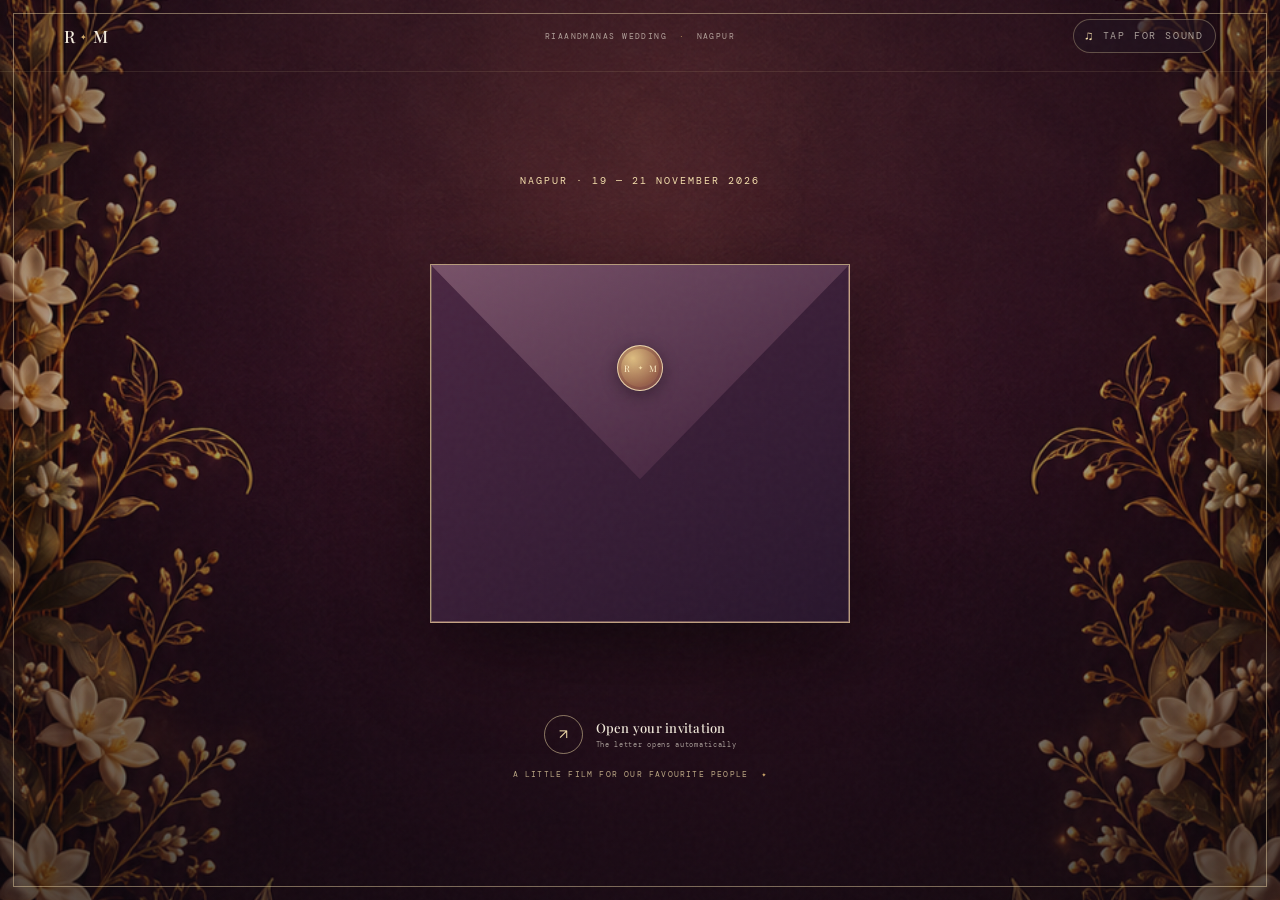
==== commit ebe4bd98: "Match invitation copy to selected event dates" ====
--- a/index.html
+++ b/index.html
@@ -4,7 +4,7 @@
   <meta charset="utf-8">
   <meta name="viewport" content="width=device-width, initial-scale=1, viewport-fit=cover">
   <meta name="theme-color" content="#190f19">
-  <meta name="description" content="RiaAndManas Wedding — an invitation to celebrate Ria and Manas in Nagpur, 19–21 November.">
+  <meta name="description" content="A cinematic wedding invitation to celebrate Ria and Manas in Nagpur.">
   <meta property="og:title" content="RiaAndManas Wedding">
   <meta property="og:description" content="Open the letter and step into a continuous wedding film for Ria and Manas in Nagpur.">
   <meta property="og:type" content="website">
@@ -22,7 +22,7 @@
   <title>RiaAndManas Wedding</title>
   <link rel="icon" href="assets/lotus.svg" type="image/svg+xml">
   <link rel="stylesheet" href="styles.css">
-  <script src="script.js" defer></script>
+  <script src="script.js?v=20261025-selected-dates" defer></script>
 </head>
 <body>
   <div class="grain" aria-hidden="true"></div>
@@ -52,7 +52,7 @@
       <div class="cover-orbit cover-orbit--one" aria-hidden="true"></div>
       <div class="cover-orbit cover-orbit--two" aria-hidden="true"></div>
       <div class="cover-stars" aria-hidden="true"><i>✦</i><i>·</i><i>✧</i><i>·</i><i>✦</i></div>
-      <p class="cover-overline">NAGPUR <span>·</span> 19 — 21 NOVEMBER 2026</p>
+      <p class="cover-overline" id="cover-date-copy">NAGPUR · 19 — 21 NOVEMBER 2026</p>
 
       <div class="envelope-scene" id="envelope-scene">
         <div class="envelope-shadow" aria-hidden="true"></div>
@@ -67,7 +67,7 @@
           <div class="letter-rule" aria-hidden="true"><span>✦</span></div>
           <p class="letter-to" id="guest-greeting">Dear Friends &amp; Family,</p>
           <p class="letter-copy">With immense joy, we invite you to celebrate the beautiful beginning of Ria &amp; Manas’s new journey together. Your presence, love and blessings mean the world to us.</p>
-          <p class="letter-date">19 — 21 NOVEMBER 2026 <span>·</span> NAGPUR</p>
+          <p class="letter-date" id="letter-date-copy">19 — 21 NOVEMBER 2026 · NAGPUR</p>
           <button class="letter-continue" id="begin-journey" type="button">
             ENTER THE CELEBRATIONS <span aria-hidden="true">↘</span>
           </button>
@@ -90,12 +90,12 @@
 
     <section class="journey-intro" id="journey-intro" hidden aria-labelledby="journey-title">
       <div class="journey-intro-mark" aria-hidden="true">✦</div>
-      <p class="eyebrow">THREE DAYS <span>·</span> CELEBRATION FILMS <span>·</span> ONE BEAUTIFUL BEGINNING</p>
+      <p class="eyebrow"><span id="selected-day-count">THREE DAYS</span> <span>·</span> <span id="selected-activity-label">CELEBRATION FILMS</span> <span>·</span> ONE BEAUTIFUL BEGINNING</p>
       <h2 id="journey-title">Let the celebrations<br>unfold.</h2>
-      <p class="journey-intro-copy">Each moment has a little story of its own.<br>Stay with us; the celebrations flow on.</p>
+      <p class="journey-intro-copy" id="journey-intro-copy">Each moment has a little story of its own.<br>Stay with us; the celebrations flow on.</p>
       <button class="start-story" id="start-story" type="button">BEGIN THE STORY <span aria-hidden="true">↓</span></button>
       <div class="journey-intro-line" aria-hidden="true"></div>
-      <p class="journey-intro-small"><span id="film-count-label">FIVE FILMS</span> <span>·</span> ONE CONTINUOUS CELEBRATION <span>✦</span></p>
+      <p class="journey-intro-small"><span id="film-count-label">FIVE FILMS</span> <span>·</span> <span id="continuous-label">ONE CONTINUOUS CELEBRATION</span> <span>✦</span></p>
     </section>
 
     <div class="event-journey" id="event-journey" hidden>
@@ -311,9 +311,9 @@
 
       <footer class="story-footer">
         <div class="footer-ornament" aria-hidden="true">✦ <span>❧</span> ✦</div>
-        <p>Five moments. One beautiful beginning.</p>
+        <p><span id="selected-moment-count">Five moments.</span> One beautiful beginning.</p>
         <strong>RIA <span>✦</span> MANAS</strong>
-        <small>19—21 NOVEMBER <i>·</i> NAGPUR</small>
+        <small><span id="footer-date-copy">19—21 NOVEMBER 2026</span> <i>·</i> NAGPUR</small>
       </footer>
     </div>
   </main>
--- a/styles.css
+++ b/styles.css
@@ -962,3 +962,40 @@
   .event-journey.is-live .chapter-info.is-revealed::before { animation: none; transform: scale(1.035); }
   .details-motif, .details-motif * { animation: none !important; }
 }
+
+/* Larger reading sizes for the invitation, with mobile-safe wrapping. */
+.letter-label { font-size: 10px; }
+.letter-to { font-size: 16px; }
+.letter-copy { font-size: 16px; line-height: 1.5; }
+.letter-date { font-size: 11px; }
+.sound-toggle { font-size: 10px; }
+.event-journey.is-live .event-reveal .info-index { font-size: 11px; }
+.event-journey.is-live .event-details span { font-size: 10px; }
+.event-journey.is-live .event-details strong { font-size: clamp(17px, 1.7vw, 21px); line-height: 1.45; }
+.event-journey.is-live .info-actions .map-action { font-size: 10px; }
+
+@media (max-width: 760px) {
+  .letter-label { font-size: 9px; }
+  .letter-copy { font-size: clamp(14.5px, 4.2vw, 16px); line-height: 1.48; }
+  .letter-date { font-size: clamp(10px, 2.9vw, 11px); }
+  .event-journey.is-live .event-reveal .info-index { font-size: 10px; }
+  .event-journey.is-live .event-reveal h3 { font-size: clamp(42px, 10.8vw, 58px); }
+  .event-journey.is-live .event-details span { font-size: 9px; }
+  .event-journey.is-live .event-details strong { font-size: clamp(16px, 4.55vw, 19px); line-height: 1.42; }
+  .event-journey.is-live #haldi .event-reveal h3 { font-size: clamp(42px, 11vw, 60px); }
+  .event-journey.is-live #sangeet .event-reveal h3 { font-size: clamp(42px, 10.8vw, 58px); }
+  .event-journey.is-live #baarat .event-reveal h3 { font-size: clamp(58px, 15.5vw, 80px); }
+  .event-journey.is-live #sukhmani .event-reveal h3,
+  .event-journey.is-live #reception .event-reveal h3 { font-size: clamp(40px, 9.6vw, 56px); }
+  .event-journey.is-live .info-actions .map-action { font-size: 10px; }
+}
+@media (max-width: 370px) {
+  .letter-copy { font-size: 14.5px; }
+  .event-journey.is-live .event-reveal h3 { font-size: 40px; }
+  .event-journey.is-live #haldi .event-reveal h3,
+  .event-journey.is-live #sangeet .event-reveal h3 { font-size: 41px; }
+  .event-journey.is-live #baarat .event-reveal h3 { font-size: 56px; }
+  .event-journey.is-live #sukhmani .event-reveal h3,
+  .event-journey.is-live #reception .event-reveal h3 { font-size: 39px; }
+  .event-journey.is-live .event-details strong { font-size: 15px; }
+}
